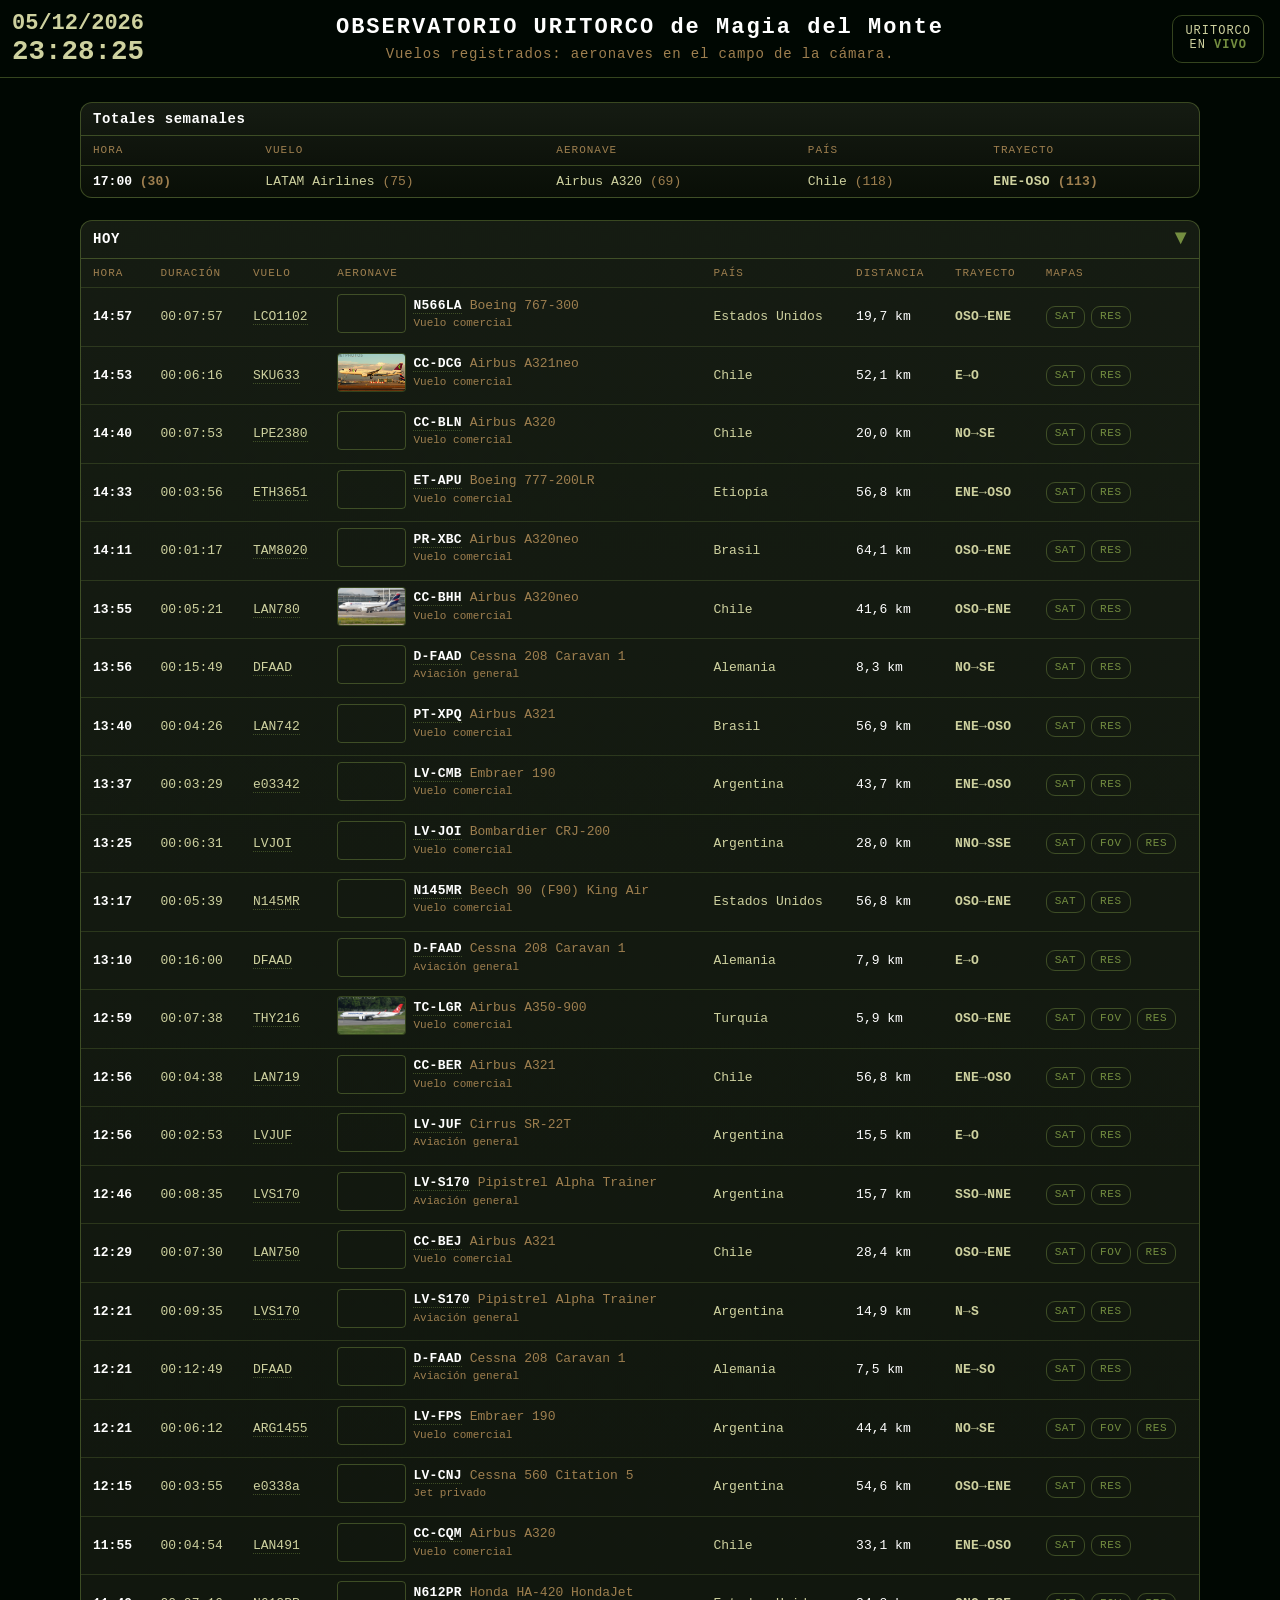
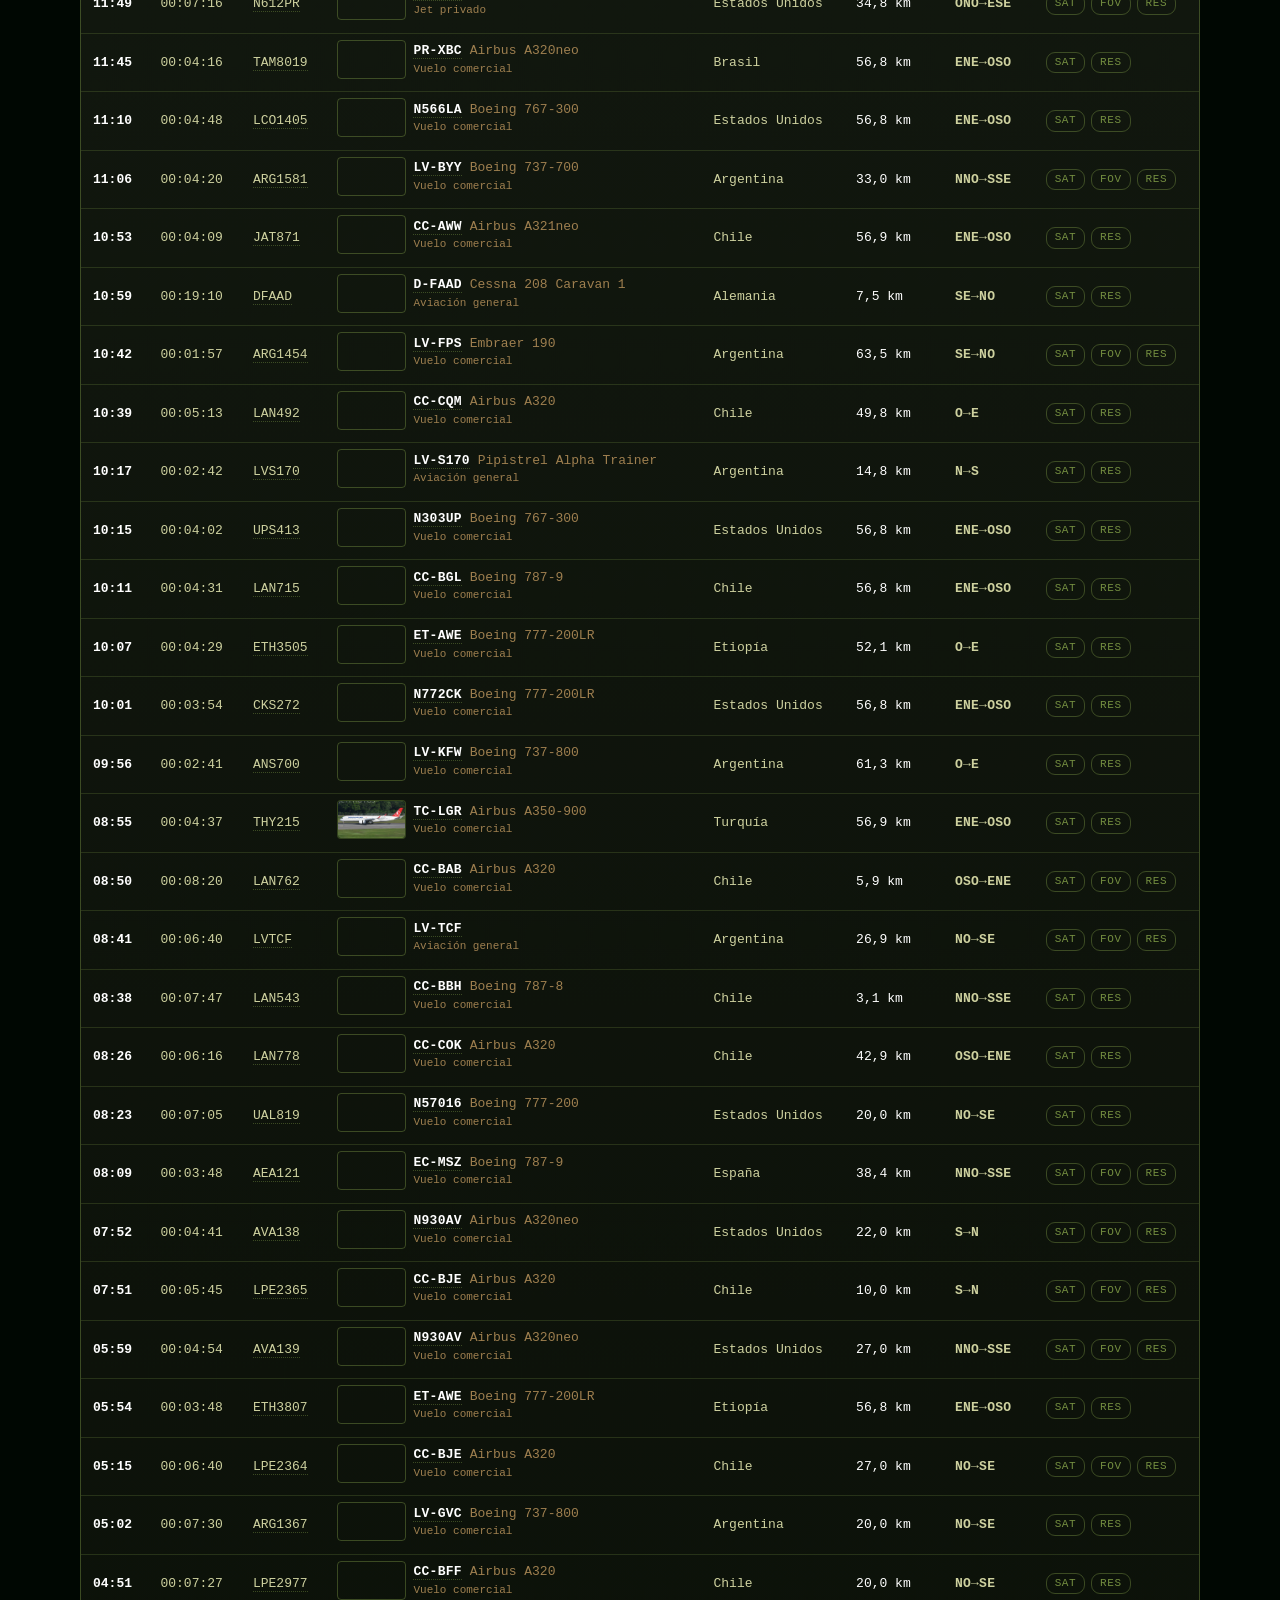
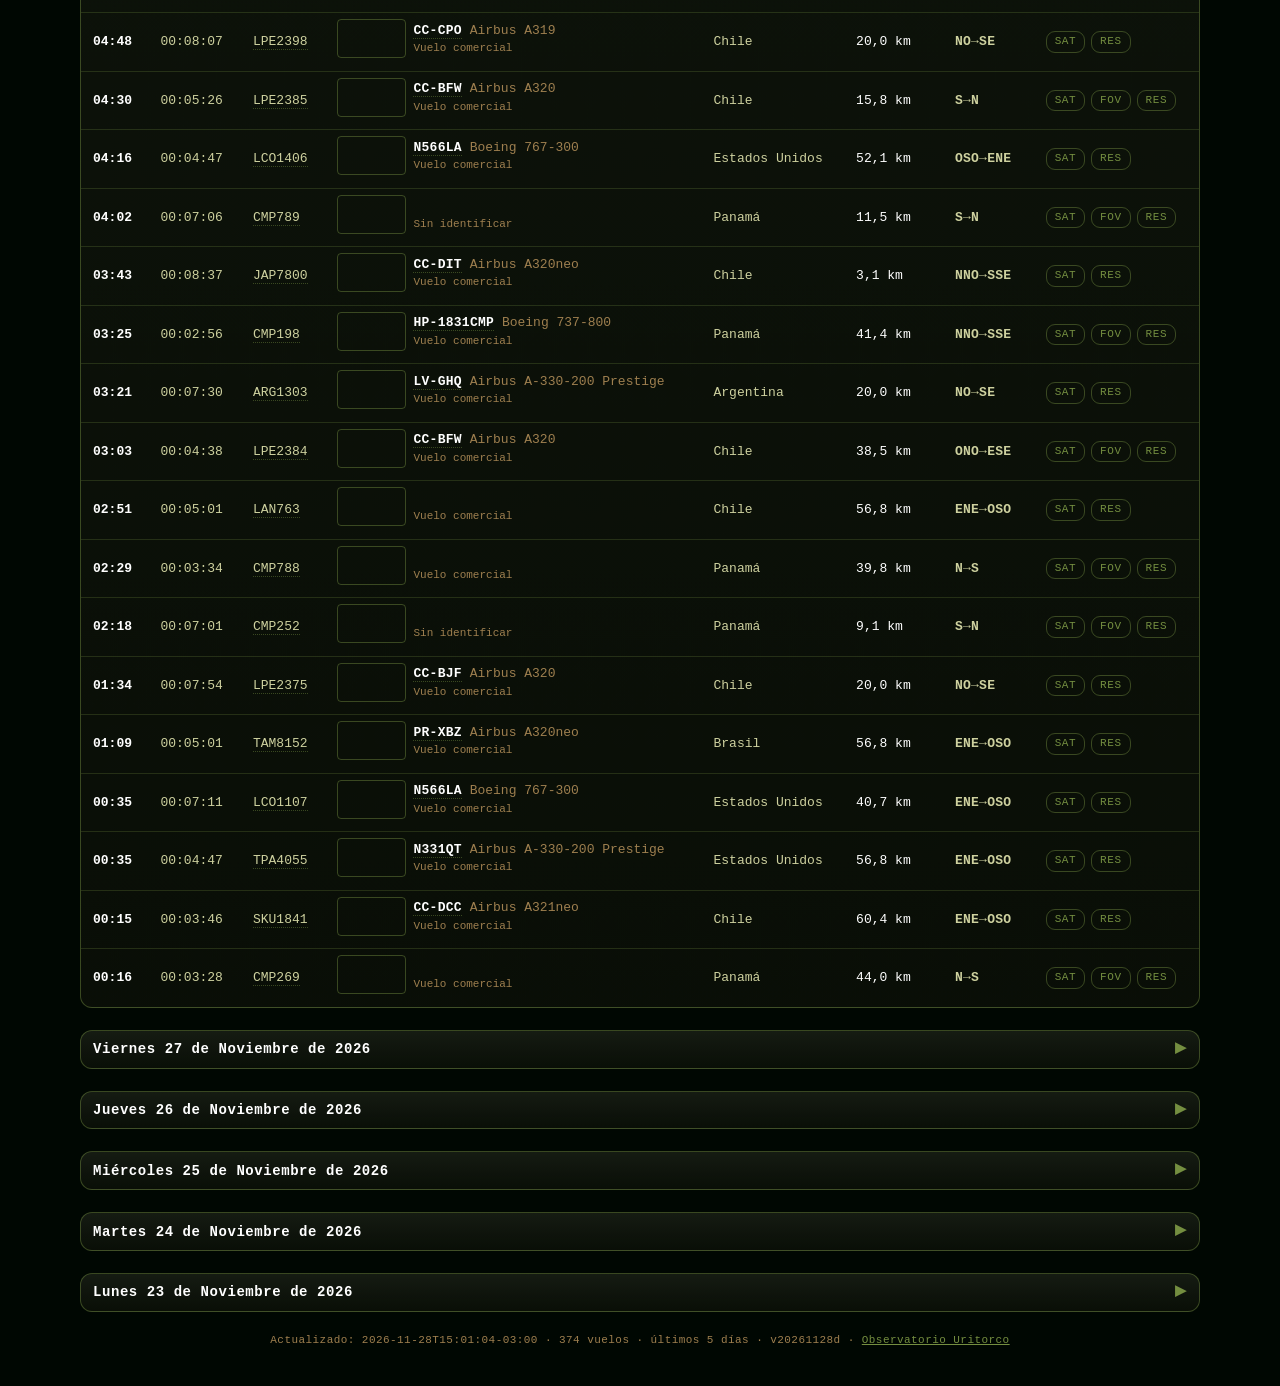
==== index.html @ eaf0cd47 "aer: snapshot sobrevuelos recientes" ====
<!DOCTYPE html>
<html lang="es">
<head>
<meta charset="utf-8">
<meta name="viewport" content="width=device-width, initial-scale=1.0">
<meta name="color-scheme" content="dark">
<title>Aeronaves: Registro | Observatorio Uritorco - Magia del Monte</title>
<link rel="stylesheet" href="https://unpkg.com/maplibre-gl@4.7.1/dist/maplibre-gl.css">
<script src="https://unpkg.com/maplibre-gl@4.7.1/dist/maplibre-gl.js"></script>
<!-- Paleta del overlay mapa_aer: la genera publish_aer.py desde el skin. Con
     ?skin=<id> se elige otra (aer_skin.css trae las dos). -->
<script>(function(){var s=new URLSearchParams(location.search).get('skin');if(s)document.documentElement.dataset.skin=s;})();</script>
<link rel="stylesheet" href="aer_skin.css">
<link rel="stylesheet" href="aer.css?v=20261128d">
</head>
<body>
<header>
  <div id="reloj"></div>
  <h1>OBSERVATORIO URITORCO de Magia del Monte</h1>
  <div class="subtitle">Vuelos registrados: aeronaves en el campo de la cámara.</div>
  <div class="rule"></div>
  <a id="vivo" href="https://www.youtube.com/@MagiaDelMonte/streams" target="_blank" rel="noopener"><span>Uritorco</span><span>en <b>VIVO</b></span></a>
</header>
<main>
  <div id="reportes"></div>
  <div id="days"></div>
</main>
<footer id="foot"></footer>

<div id="modal" aria-hidden="true">
  <div class="mbox" role="dialog" aria-modal="true" aria-labelledby="mtit">
    <div class="mhead"><div id="mtit"></div><span class="msub" id="msub"></span></div>
    <div class="mruta" id="mruta" hidden>
      <div class="mrdatos" id="mrdatos"></div>
      <div class="mracc" id="mracc"></div>
    </div>
    <div id="mmap"></div>
    <div id="mfovbox"><canvas id="mfov"></canvas></div>
    <div class="mfoot">Mapa © <a href="https://www.openstreetmap.org/copyright" target="_blank" rel="noopener">OpenStreetMap</a> · © <a href="https://carto.com/attributions" target="_blank" rel="noopener">CARTO</a></div>
  </div>
</div>


<div id="fotomodal" aria-hidden="true">
  <div class="fbox" role="dialog" aria-modal="true" aria-labelledby="ftit">
    <div class="fhead"><span id="ftit"></span>
      <button type="button" class="fclose" id="fclose" aria-label="Cerrar">×</button></div>
    <div class="fbody"><img id="fimg" alt=""></div>
  </div>
</div>

<script src="aer_iconos.js?v=20261031e"></script>
<script src="aer_tabla.js?v=20261128d"></script>
<script>window.AST_BASE = "";</script>
<script src="ast_cielo.js?v=20261112a"></script>
<script src="aer_mapa.js?v=20261128d"></script>
<script>
// Si el shell vino de caché con una versión vieja, se recarga solo con un query
// nuevo (GitHub Pages cachea 10 min). Una sola vez por build y por sesión.
(function(){
  var src = (document.querySelector('script[src*="aer_mapa"]') || {}).src || "";
  var m = /[?&]v=([^&"]+)/.exec(src), cur = m && m[1];
  if(!cur || !window.fetch) return;
  fetch("version.json?_=" + Date.now(), {cache: "no-store"})
    .then(function(r){ return r.ok ? r.json() : null; })
    .then(function(v){
      if(!v || !v.build || v.build === cur) return;
      try{
        var key = "aer_build_" + v.build;
        if(sessionStorage.getItem(key)) return;
        sessionStorage.setItem(key, "1");
      }catch(e){}
      var u = new URL(location.href);
      u.searchParams.set("_v", v.build);
      location.replace(u.toString());
    })
    .catch(function(){});
})();
</script>
</body>
</html>
---- aer_skin.css ----
/* generado por publish_aer.py desde FRONTEND/json/mapa_aer_skin.json */
:root {
  --c1: #b4bf41;
  --c1-rgb: 180,191,65;
  --c2: #748e40;
  --c2-rgb: 116,142,64;
  --c3: #ced19f;
  --c3-rgb: 206,209,159;
  --c4: #9e7f4f;
  --c4-rgb: 158,127,79;
  --c5: #000702;
  --c5-rgb: 0,7,2;
  --c6: #efe2c3;
  --c6-rgb: 239,226,195;
  --c7: #ff4d4d;
  --c7-rgb: 255,77,77;
  --c8: #ced19f;
  --c8-rgb: 206,209,159;
  --c9: #9e7f4f;
  --c9-rgb: 158,127,79;
  --c10: #b4bf41;
  --c10-rgb: 180,191,65;
  --c11: #ffffff;
  --c11-rgb: 255,255,255;
  --c12: #9ab87a;
  --c12-rgb: 154,184,122;
  --c13: #263e0e;
  --c13-rgb: 38,62,14;
}
[data-skin="4074"] {
  --c1: #a94802;
  --c1-rgb: 169,72,2;
  --c2: #d4903b;
  --c2-rgb: 212,144,59;
  --c3: #5d612e;
  --c3-rgb: 93,97,46;
  --c4: #1f2c13;
  --c4-rgb: 31,44,19;
  --c5: #000702;
  --c5-rgb: 0,7,2;
  --c6: #efe2c3;
  --c6-rgb: 239,226,195;
  --c7: #ff4d4d;
  --c7-rgb: 255,77,77;
  --c8: #d4c9b0;
  --c8-rgb: 212,201,176;
  --c9: #9a917c;
  --c9-rgb: 154,145,124;
  --c10: #c2a25a;
  --c10-rgb: 194,162,90;
  --c11: #ffffff;
  --c11-rgb: 255,255,255;
  --c12: #8fb0d8;
  --c12-rgb: 143,176,216;
  --c13: #1f2c13;
  --c13-rgb: 31,44,19;
}
[data-skin="4809"] {
  --c1: #738488;
  --c1-rgb: 115,132,136;
  --c2: #a6b6ba;
  --c2-rgb: 166,182,186;
  --c3: #d0d8da;
  --c3-rgb: 208,216,218;
  --c4: #e1ddd7;
  --c4-rgb: 225,221,215;
  --c5: #efece7;
  --c5-rgb: 239,236,231;
  --c6: #2f3b3e;
  --c6-rgb: 47,59,62;
  --c7: #b4463c;
  --c7-rgb: 180,70,60;
  --c8: #738488;
  --c8-rgb: 115,132,136;
  --c9: #a6b6ba;
  --c9-rgb: 166,182,186;
  --c10: #738488;
  --c10-rgb: 115,132,136;
  --c11: #26302f;
  --c11-rgb: 38,48,47;
  --c12: #a6b6ba;
  --c12-rgb: 166,182,186;
  --c13: #d0d8da;
  --c13-rgb: 208,216,218;
}
---- aer.css ----
/* Colores del sitio: los mismos del overlay `mapa_aer`. `aer_skin.css` (lo genera
   publish_aer.py desde FRONTEND/json/mapa_aer_skin.json) define --c1..--c13 y sus
   --cN-rgb; aca solo se mapean a los nombres que usa esta hoja. Los fallbacks son la
   paleta 3450, para que el CSS se vea bien si el skin no esta. */
:root {
  --txt: var(--c8, #ced19f);
  --fondo: var(--c5, #000702);
  --fondo-canvas: var(--c5, #000702);
  --panel: var(--c5, #000702);
  --celeste: var(--c12, #9ab87a);
  --borde: rgba(var(--c2-rgb, 116, 142, 64), .45);
  --borde-suave: rgba(var(--c2-rgb, 116, 142, 64), .25);
  --acento: var(--c2, #748e40);
  --ok: var(--c11, #fff);
  --tenue: var(--c9, #9e7f4f);
  --blanco: var(--c11, #fff);
  --no: var(--c7, #ff4d4d);
  --hover: rgba(var(--c2-rgb, 116, 142, 64), .14);
  --radio: 12px;
}
* { box-sizing: border-box; }
html, body { margin: 0; padding: 0; }
body {
  font-family: 'Courier New', ui-monospace, Menlo, Consolas, monospace;
  background: var(--fondo); color: var(--txt); padding: 0 16px 40px;
  -webkit-font-smoothing: antialiased;
}
header { position: relative; display: flex; flex-direction: column; align-items: center; justify-content: center; text-align: center; min-height: 78px; margin: 0 -16px 24px; padding: 0 12px; border-bottom: 1px solid var(--borde); }
header h1 {                       /* mismo tamaño que el título de data-sat (#titulo) */
  margin: 0; font-size: clamp(14px, 2vw, 22px); line-height: 1.2;
  letter-spacing: 2px; font-weight: 700; color: var(--blanco);
}
header .subtitle { margin-top: 4px; font-size: clamp(.7rem, 1.6vw, .875rem); letter-spacing: .06em; color: var(--tenue); }
header .rule { display: none; }
#vivo { position: absolute; right: 16px; top: 50%; transform: translateY(-50%); display: flex; flex-direction: column; align-items: center; justify-content: center; height: 48px; padding: 0 12px; border: 1px solid var(--borde); border-radius: 10px; color: var(--txt); text-decoration: none; font-size: 12px; line-height: 1.15; letter-spacing: 1px; text-transform: uppercase; white-space: nowrap; }
#vivo:hover { color: var(--blanco); border-color: var(--acento); }
#vivo b { color: var(--acento); }
#reloj { position: absolute; left: 12px; top: 0; bottom: 0; display: flex; flex-direction: column; justify-content: center; text-align: left; line-height: 1.25; }
#reloj .fecha, #reloj .hora { font-weight: 700; font-variant-numeric: tabular-nums; }
/* Courier New es monoespaciada: fecha (10 car.) y hora (8 car.) ocupan el mismo ancho si hora = fecha x 10/8 */
#reloj .fecha { font-size: 22px; }
#reloj .hora { font-size: 27.5px; line-height: 1.1; color: inherit; }
main { max-width: 1120px; margin: 0 auto; }
.day { background: linear-gradient(rgba(var(--c3-rgb, 206, 209, 159), .10),
    rgba(var(--c4-rgb, 158, 127, 79), .06)), var(--panel);
  border: 1px solid var(--borde); border-radius: var(--radio);
  margin: 0 0 22px; overflow: hidden; }
.day-title {
  display: flex; align-items: center; margin: 0; padding: 8px 12px;
  border-bottom: 1px solid var(--borde); color: var(--blanco);
  font-size: .875rem; font-weight: 700; letter-spacing: .04em;
}
.day-title.toggle { cursor: pointer; user-select: none; }
.day-title.toggle:hover { background: var(--hover); }
.day-title.toggle::after { content: '\25B8'; margin-left: auto; color: var(--acento); font-size: 1.3rem; line-height: 1; }
.day.open > .day-title.toggle::after { content: '\25BE'; }
.day:not(.open) > .day-title { border-bottom: 0; }
.day-body { display: none; }
.day.open > .day-body { display: block; }
.day-title.toggle:focus-visible { outline: 1px solid var(--acento); outline-offset: -3px; }
.day.live { border-color: var(--borde); }
.day.live .day-title { color: var(--blanco); border-bottom-color: var(--borde); }
.live-dot { width: 9px; height: 9px; border-radius: 50%; margin-left: 10px; background: var(--acento); animation: livepulse 1.6s ease-out infinite; }
@keyframes livepulse {
  0% { box-shadow: 0 0 0 0 rgba(var(--c2-rgb, 116, 142, 64), .75); }
  70% { box-shadow: 0 0 0 9px rgba(var(--c2-rgb, 116, 142, 64), 0); }
  100% { box-shadow: 0 0 0 0 rgba(var(--c2-rgb, 116, 142, 64), 0); }
}
table { width: 100%; border-collapse: collapse; font-size: 13px; line-height: 1.5; }
th, td { padding: 6px 12px; text-align: left; white-space: nowrap; }
thead th { color: var(--tenue); font-size: 11px; font-weight: 400; letter-spacing: .09em; text-transform: uppercase; border-bottom: 1px solid var(--borde-suave); }
tbody td { border-bottom: 1px solid var(--borde-suave); }
/* Todas las filas con el mismo fondo; el resaltado es solo el hover. */
.day tbody tr:hover { background: var(--hover); }
tbody tr:last-child td { border-bottom: none; }
.hora, .dur { font-variant-numeric: tabular-nums; }
.hora { font-weight: 700; color: var(--blanco); }
.cat { color: var(--tenue); font-size: 11px; }
.tot { color: var(--tenue); }
.flag { vertical-align: middle; margin-right: 6px; width: 17px; height: 12px; object-fit: cover; border: 1px solid var(--borde); border-radius: 2px; }
.mark { font-weight: 700; }
.yes { color: var(--ok); }
.no { color: var(--no); }
.na { color: var(--tenue); }
.empty { margin: 0; padding: 16px; text-align: center; color: var(--tenue); font-size: .875rem; }
.dir { font-weight: 700; letter-spacing: .02em; }
td .dist { color: var(--blanco); font-variant-numeric: tabular-nums; }
/* Globo de ayuda propio (reemplaza el `title` del navegador). */
.tip { position: fixed; z-index: 10001; display: none; pointer-events: none;
  max-width: 320px; padding: 4px 9px 5px; border-radius: 8px;
  background: var(--c6, #efe2c3); color: var(--c13, #263e0e);
  border: 1px solid var(--c13, #263e0e); font-size: 12px; line-height: 1.3;
  letter-spacing: .02em; box-shadow: 0 2px 10px rgba(0, 0, 0, .5); }
/* Columna "Mapas": dos links por vuelo (SAT y, si entró al sector, FOV). */
.mapas { white-space: nowrap; }
.mlink { display: inline-block; padding: 1px 8px 2px; border: 1px solid var(--borde);
  border-radius: 9px; color: var(--acento); text-decoration: none; font-size: 11px;
  letter-spacing: .05em; transition: background .12s, color .12s; }
.mlink:hover { background: var(--hover); color: var(--blanco); }
.mlink.off { color: var(--tenue); opacity: .4; pointer-events: none; }
.acell { display: inline-flex; align-items: center; gap: 7px; }
.actxt { display: flex; flex-direction: column; justify-content: center; }
.acl { display: block; min-height: 1.5em; }
.thumb { flex: 0 0 auto; height: 3em; aspect-ratio: 16 / 9; object-fit: cover;
  border: 1px solid var(--borde); border-radius: 4px;
  background: var(--fondo-canvas); cursor: zoom-in; }
.thumb.ph { background: transparent; cursor: default; }
a.ext { color: inherit; text-decoration: none; border-bottom: 1px dotted var(--borde); }
a.ext:hover { color: var(--blanco); border-bottom-color: var(--acento); }
td .reg { color: var(--blanco); font-weight: 600; letter-spacing: .02em; }
td .tipo { color: var(--tenue); }
.mlink + .mlink { margin-left: 6px; }
/* ---- Modal de trayectoria ---- */
#modal { position: fixed; inset: 0; z-index: 9999; display: none; align-items: center; justify-content: center; padding: 6px 16px; background: rgba(var(--c5-rgb, 0, 7, 2), .88); }
#modal.on { display: flex; }
.mbox { display: flex; flex-direction: column; position: relative; width: min(92vmin, 900px); aspect-ratio: 1 / 1; max-width: 100%; max-height: 100%; background: var(--panel); border: 1px solid var(--borde); border-radius: 16px; overflow: hidden; box-shadow: 0 0 46px rgba(0,0,0,.95); }
.mbox.fov { width: min(96vw, 1280px, calc((100vh - 92px) * 1.774));
  aspect-ratio: auto; height: auto; }
.mbox.fov .mfoot { flex: 0 0 auto; display: none; }
.mhead { flex: 0 0 auto; display: flex; align-items: center; gap: 10px; padding: 6px 12px; border-bottom: 1px solid var(--borde); color: var(--blanco); font-weight: 700; letter-spacing: .05em; font-size: 15px; }
.mhead #mtit { display: inline-flex; align-items: center; gap: 8px; flex-wrap: wrap; }
.mhead #mtit > * + * { border-left: 1px solid var(--borde-suave); padding-left: 8px; }
.mhead .mmodo { display: inline-block; color: var(--acento); font-size: 11px;
  letter-spacing: .08em; }
.mhead .mtipo { color: var(--tenue); font-weight: 400; letter-spacing: .05em; font-size: 11px; text-transform: uppercase; }
.mhead .mcall { font-size: 15px; }
.mhead .mreg { display: inline-flex; align-items: center; gap: 6px; font-weight: 400; letter-spacing: .03em; font-size: 13px; }
.mhead .mreg .flag { margin: 0; }
.mhead .msub { color: var(--tenue); font-weight: 400; letter-spacing: .03em; font-size: 13px; margin-left: auto; }
.mruta { flex: 0 0 auto; display: flex; flex-wrap: wrap; align-items: center; gap: 2px 12px;
  padding: 4px 12px 5px; border-bottom: 1px solid var(--borde); color: var(--tenue);
  font-size: 12px; letter-spacing: .02em; line-height: 1.5; }
.mruta[hidden] { display: none; }
.mruta .mrdatos { display: flex; flex-direction: column; gap: 2px;
  flex: 1 1 auto; min-width: 0; }

.mruta .mrl { display: flex; flex-wrap: wrap; align-items: center; gap: 6px; }
.mruta .mpais { color: var(--tenue); }
.mruta .mracc { margin-left: auto; flex: 0 0 auto; }
.mbtn { font: inherit; font-size: 11px; letter-spacing: .06em; padding: 1px 7px;
  border: 1px solid var(--borde); border-radius: 8px; color: var(--acento);
  background: transparent; cursor: pointer; white-space: nowrap; }
.mbtn:hover, .mbtn:focus-visible { border-color: var(--acento); color: var(--blanco); }
.mruta .marr { color: var(--acento); }
.mruta .mh { color: var(--blanco); font-weight: 600; min-width: 58px;
  font-variant-numeric: tabular-nums; }
.mruta .map { color: var(--acento); font-weight: 700; letter-spacing: .04em; }
.mruta .mci { color: var(--tenue); }
.mruta .msinruta { color: var(--tenue); font-style: italic; }
.mruta .flag { width: 16px; height: 12px; margin: 0; }
#mmap { flex: 1 1 auto; width: 100%; min-height: 0; background: var(--fondo-canvas); }

/* Vista FOV: el encuadre 16:9 de la cámara, con el mismo contorno de sierras que SAT. */
#mfovbox { display: none; flex: 1 1 auto; min-height: 0; position: relative;
  align-items: center; justify-content: center; background: var(--fondo-canvas); }
.mbox.fov #mmap { display: none; }
.mbox.fov #mfovbox { display: flex; }
#mfov { display: none; background: var(--fondo-canvas); }
.mbox.fov #mfov { display: block; }
/* Ícono de la aeronave en la punta del trayecto FOV (mismo arte que SAT, más chico).
   Titila suave (opacidad) para que se distinga del trazo y de las estrellas. */
.mfovico { position: absolute; z-index: 4; width: 26px; height: 26px;
  margin: -13px 0 0 -13px; display: none; pointer-events: none;
  animation: iconpulse 1.8s ease-in-out infinite; }
.mfovico .mico { width: 26px; height: 26px; }
/* El mismo titileo para el avión del mapa SAT (el otro `.mplane` del sitio es el de
   la vista FOV, que ya titila con su contenedor). */
#mmap .maplibregl-marker .mplane { animation: iconpulse 1.8s ease-in-out infinite; }
@keyframes iconpulse {
  0%, 100% { opacity: 1; }
  50% { opacity: .2; }
}
@media (prefers-reduced-motion: reduce) {
  .mfovico, #mmap .maplibregl-marker .mplane { animation: none; }
}
/* Rótulos del mapa (mismos estilos que mapa_sat). */
.mlab { color: var(--c11, #fff); opacity: .85; font-size: 11px; letter-spacing: .06em;
  text-shadow: none; pointer-events: none; }
.mlab_km { opacity: .8; font-size: 10px; }        /* distancias: sobre su anillo */
.mlab_az { opacity: .7; font-size: 10px; }        /* grados de acimut */
.mlab_az.mlab_card { font-weight: 700; opacity: .9; font-size: 15px; }
.mlab_az.mlab_diag { font-weight: 700; opacity: .85; font-size: 11px; }
.mlab span { display: inline-block; }
.mlab_tick { opacity: .55; }
.mlab_tick .tk { width: 1px; height: 6px; background: currentColor; }
#mmap canvas { outline: none; }
.mfoot { flex: 0 0 auto; padding: 5px 12px; border-top: 1px solid var(--borde-suave); text-align: center; font-size: 10px; letter-spacing: .03em; color: var(--tenue); }
.mfoot a { color: var(--acento); text-decoration: none; }
.mtip { position: absolute; z-index: 5; display: none; pointer-events: none; padding: 3px 8px; background: rgba(var(--c5-rgb, 0, 7, 2), .92); border: 1px solid var(--borde); border-radius: 8px; color: var(--blanco); font-size: 12px; letter-spacing: .04em; white-space: nowrap; }
.mplane { filter: drop-shadow(0 0 1px #000) drop-shadow(0 0 3px rgba(0,0,0,.9)); }
.mico { display: block; width: 30px; height: 30px;
  -webkit-mask-size: contain; mask-size: contain;
  -webkit-mask-repeat: no-repeat; mask-repeat: no-repeat;
  -webkit-mask-position: center; mask-position: center; }
footer { max-width: 1120px; margin: 8px auto 0; text-align: center; font-size: 11px; color: var(--tenue); letter-spacing: .04em; }
footer a { color: var(--acento); }
@media (max-width: 640px) {
  header h1 { letter-spacing: .08em; }
  header { padding-left: 112px; padding-right: 96px; }
  #vivo { font-size: 10px; height: 40px; right: 8px; padding: 0 8px; }
  #reloj .fecha { font-size: 16px; }
  #reloj .hora { font-size: 20px; }
  th, td { padding: 6px 8px; font-size: 12px; }
  .day-body { overflow-x: auto; }
}

/* Modal de fotografía (desde la lista de vuelos) */
#fotomodal { display: none; position: fixed; inset: 0; z-index: 10000; padding: 3vmin;
  background: rgba(var(--c5-rgb, 0, 7, 2), .88); align-items: center; justify-content: center; }
#fotomodal.on { display: flex; }
#fotomodal .fbox { display: flex; flex-direction: column; max-width: min(96vw, 1200px);
  max-height: 94vh; background: var(--panel); border: 1px solid var(--borde);
  border-radius: 16px; overflow: hidden; box-shadow: 0 0 46px rgba(0,0,0,.95); }
#fotomodal .fhead { flex: 0 0 auto; display: flex; align-items: center; gap: 12px;
  padding: 8px 12px; border-bottom: 1px solid var(--borde); color: var(--blanco);
  font-weight: 700; letter-spacing: .05em; font-size: 15px; }
#fotomodal .fhead span { flex: 1 1 auto; min-width: 0; overflow: hidden;
  text-overflow: ellipsis; white-space: nowrap; }
#fotomodal .fclose { flex: 0 0 auto; font: inherit; font-size: 20px; line-height: 1;
  padding: 0 4px; color: var(--tenue); background: transparent; border: 0; cursor: pointer; }
#fotomodal .fclose:hover { color: var(--blanco); }
#fotomodal .fbody { flex: 1 1 auto; min-height: 0; display: flex;
  align-items: center; justify-content: center; background: var(--fondo-canvas); }
#fotomodal .fbody img { max-width: 100%; max-height: 84vh; object-fit: contain;
  display: block; border-radius: 10px; }

/* ---- Pagina de resumen del vuelo (aer_resumen.html) ---- */
body.rresumen { display: flex; flex-direction: column; height: 100vh;
  padding: 0 16px; overflow: hidden; }
.rhead { flex: 0 0 auto; display: flex; align-items: center;
  justify-content: center; min-height: 60px; margin: 0 -16px 8px;
  border-bottom: 1px solid var(--borde); }
.rhead h1 { margin: 0; font-size: clamp(14px, 1.8vw, 22px); line-height: 1.2;
  letter-spacing: 2px; font-weight: 700; color: var(--blanco); text-align: center; }
main.resumen { flex: 1 1 auto; min-height: 0; display: grid;
  grid-template-columns: 1fr 1fr; gap: 10px; padding-bottom: 12px;
  max-width: none; width: 100%; margin: 0; }
.rmapa, .rfov, .rdatos { position: relative; min-width: 0; min-height: 0;
  background: var(--panel); border: 1px solid var(--borde);
  border-radius: var(--radio); }
.rmapa { grid-column: 1; grid-row: 1; overflow: hidden; }
.rmapa #mmap { position: absolute; inset: 0; width: 100%; height: 100%; }
.rpie { position: absolute; right: 8px; bottom: 5px; z-index: 2; font-size: 10px;
  color: var(--tenue); background: rgba(var(--c5-rgb, 0, 7, 2), .7);
  padding: 1px 6px; border-radius: 6px; }
.rpie a { color: inherit; }
/* Derecha: el FOV arriba (ocupa todo el ancho de la columna, con padding) y
   debajo la grilla 2x2 (foto | aeronave / vuelo | ruta). */
.rcol { grid-column: 2; grid-row: 1; display: flex; flex-direction: column;
  gap: 10px; min-height: 0; }
.rfov { flex: 0 0 auto; padding: 8px; overflow: hidden; }
#rfovbox #mfovbox { display: flex; align-items: center; justify-content: center;
  position: relative; }
#rfovbox #mfov { display: block; }
#rfovbox.sinfov #mfovbox { display: none; }
.rfovmsg { display: flex; min-height: 120px; align-items: center;
  justify-content: center; font-size: .875rem; color: var(--tenue); }
.rfovmsg[hidden] { display: none; }
.rdatos { flex: 1 1 auto; min-height: 0; display: grid;
  grid-template-columns: 1fr 1fr;
  grid-template-rows: minmax(0, 1fr) minmax(0, 1fr);
  gap: 8px 16px; padding: 10px 12px; overflow: auto; }
.rfoto { min-width: 0; min-height: 0; border: 1px solid var(--borde);
  border-radius: 10px; overflow: hidden; background: var(--fondo-canvas);
  display: flex; align-items: center; justify-content: center; }
.rfoto img { max-width: 100%; max-height: 100%; object-fit: contain; display: block; }
.rfoto .rplaceholder { font-size: 13px; letter-spacing: .08em;
  text-transform: uppercase; color: var(--tenue); }
.rbloque { min-width: 0; min-height: 0; overflow: hidden; }
.rbloque h2 { margin: 0 0 4px; padding-bottom: 2px;
  border-bottom: 1px solid var(--borde); color: var(--blanco);
  font-size: 12px; font-weight: 700; letter-spacing: .06em; text-transform: uppercase; }
table.rtabla { font-size: 12.5px; line-height: 1.35; }
table.rtabla th, table.rtabla td { padding: 2px 0; border: 0;
  white-space: normal; vertical-align: top; }
table.rtabla th { width: 46%; padding-right: 8px; color: var(--tenue); font-weight: 400; }
table.rtabla td { color: var(--blanco); }
#rmensaje { position: fixed; inset: 0; z-index: 50; display: flex;
  align-items: center; justify-content: center; padding: 24px;
  background: rgba(var(--c5-rgb, 0, 7, 2), .85); color: var(--txt);
  font-size: 1rem; text-align: center; }
#rmensaje[hidden] { display: none; }
@media (max-width: 900px) {
  body.rresumen { height: auto; overflow: auto; }
  main.resumen { height: auto; grid-template-columns: 1fr; }
  .rmapa { min-height: 60vh; }
  .rcol { grid-column: 1; }
  .rdatos { grid-template-columns: 1fr; grid-template-rows: auto; }
  .rfoto { min-height: 200px; }
}
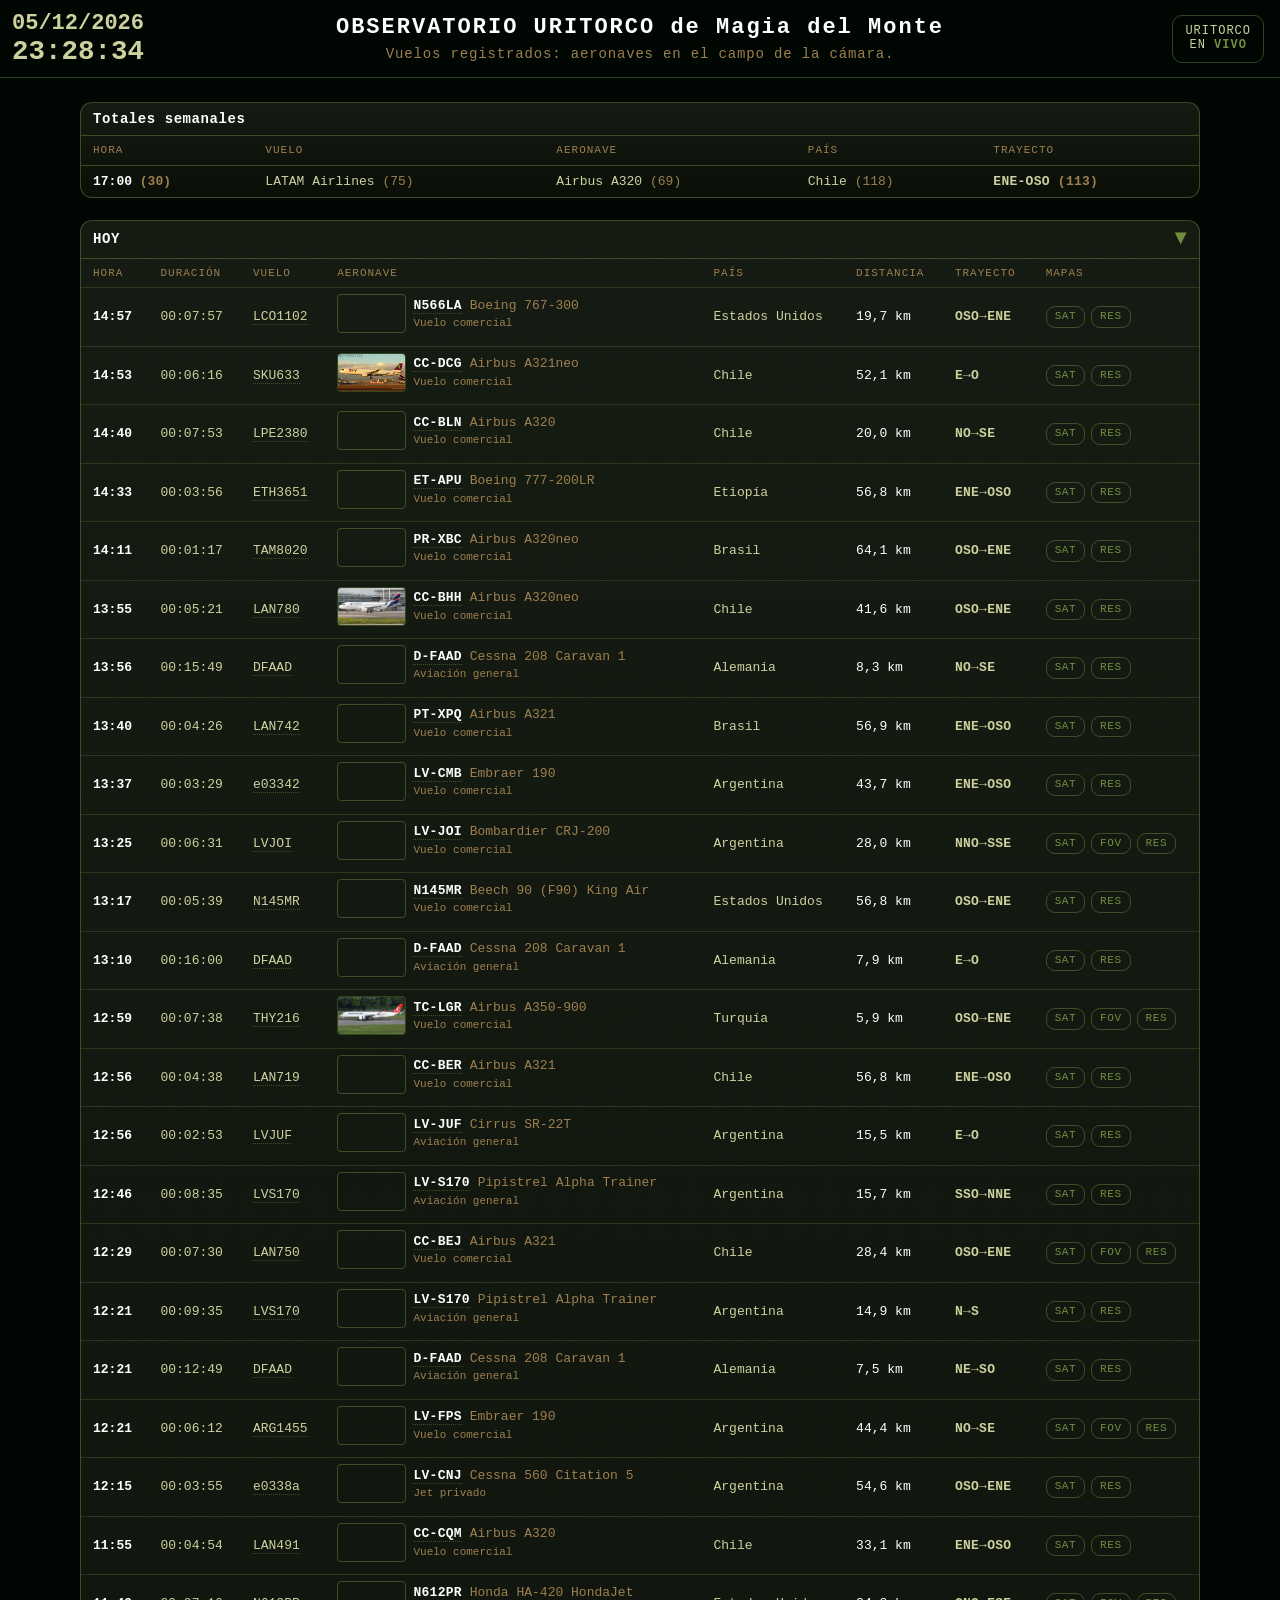
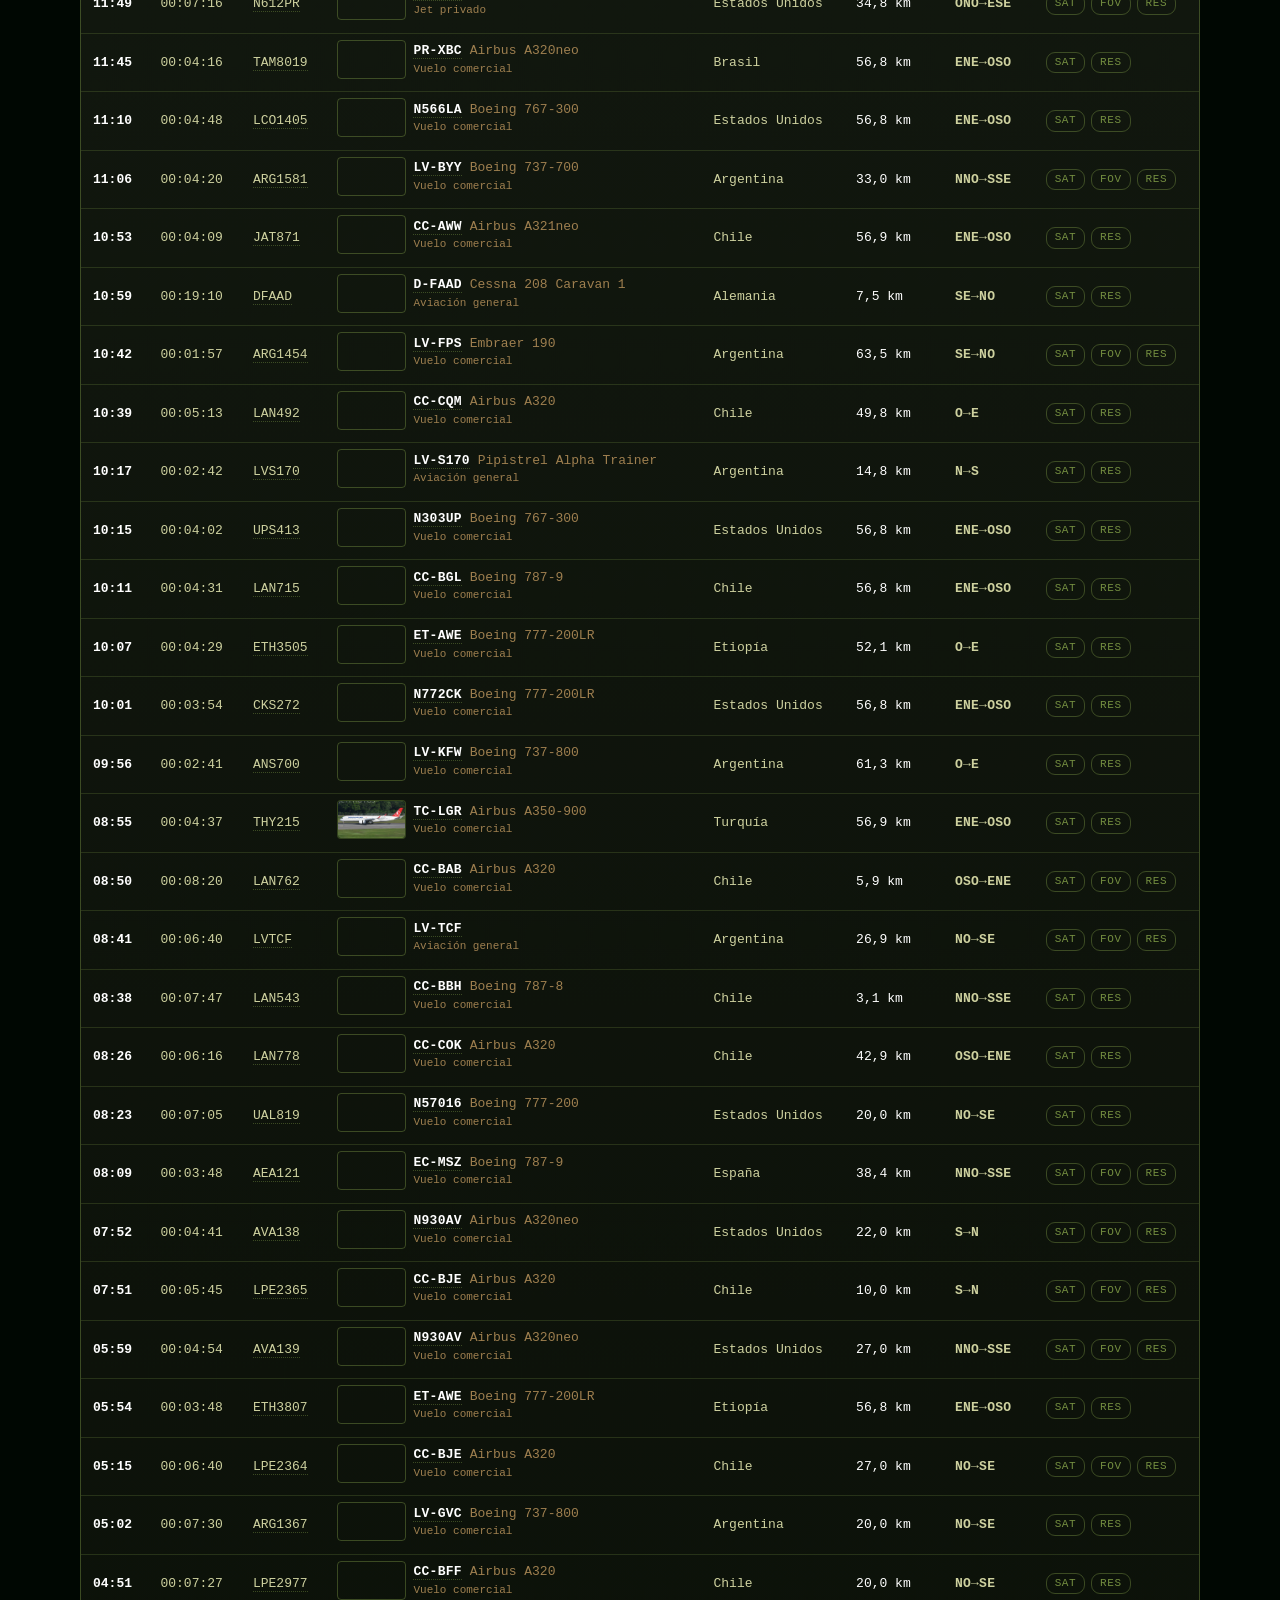
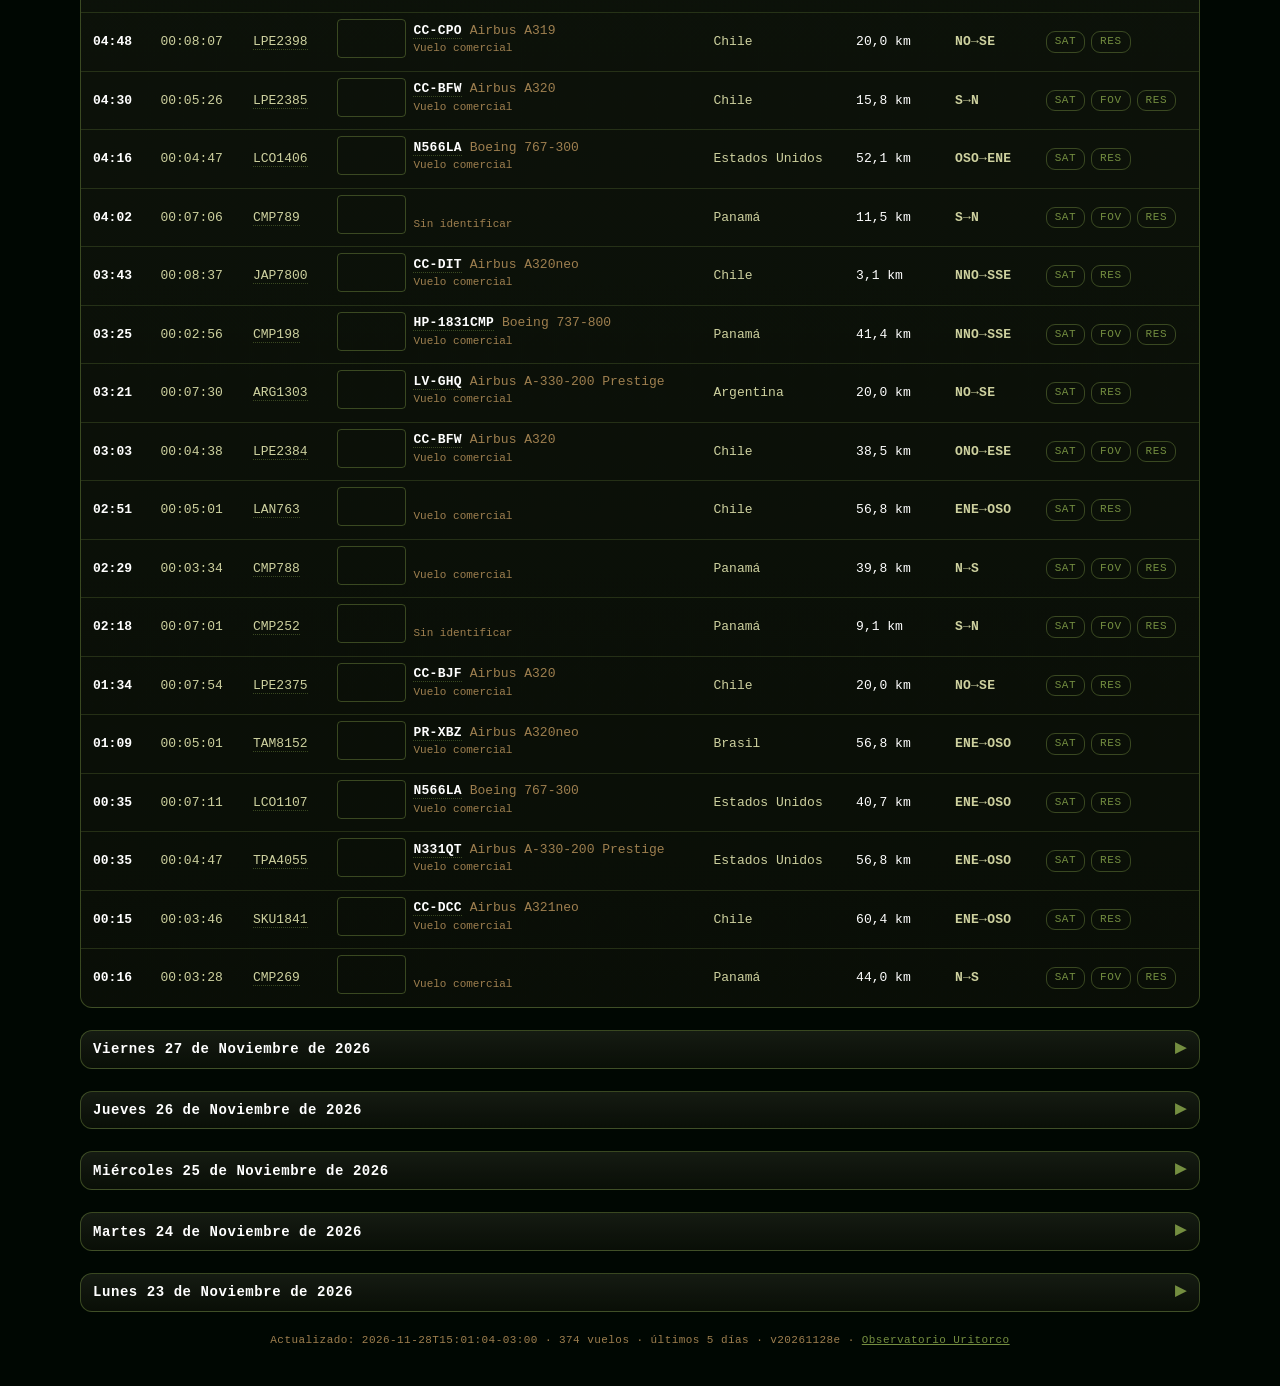
==== commit 2aa997f1: "aer: snapshot sobrevuelos recientes" ====
--- a/index.html
+++ b/index.html
@@ -11,7 +11,7 @@
      ?skin=<id> se elige otra (aer_skin.css trae las dos). -->
 <script>(function(){var s=new URLSearchParams(location.search).get('skin');if(s)document.documentElement.dataset.skin=s;})();</script>
 <link rel="stylesheet" href="aer_skin.css">
-<link rel="stylesheet" href="aer.css?v=20261128d">
+<link rel="stylesheet" href="aer.css?v=20261128e">
 </head>
 <body>
 <header>
@@ -50,10 +50,10 @@
 </div>
 
 <script src="aer_iconos.js?v=20261031e"></script>
-<script src="aer_tabla.js?v=20261128d"></script>
+<script src="aer_tabla.js?v=20261128e"></script>
 <script>window.AST_BASE = "";</script>
 <script src="ast_cielo.js?v=20261112a"></script>
-<script src="aer_mapa.js?v=20261128d"></script>
+<script src="aer_mapa.js?v=20261128e"></script>
 <script>
 // Si el shell vino de caché con una versión vieja, se recarga solo con un query
 // nuevo (GitHub Pages cachea 10 min). Una sola vez por build y por sesión.
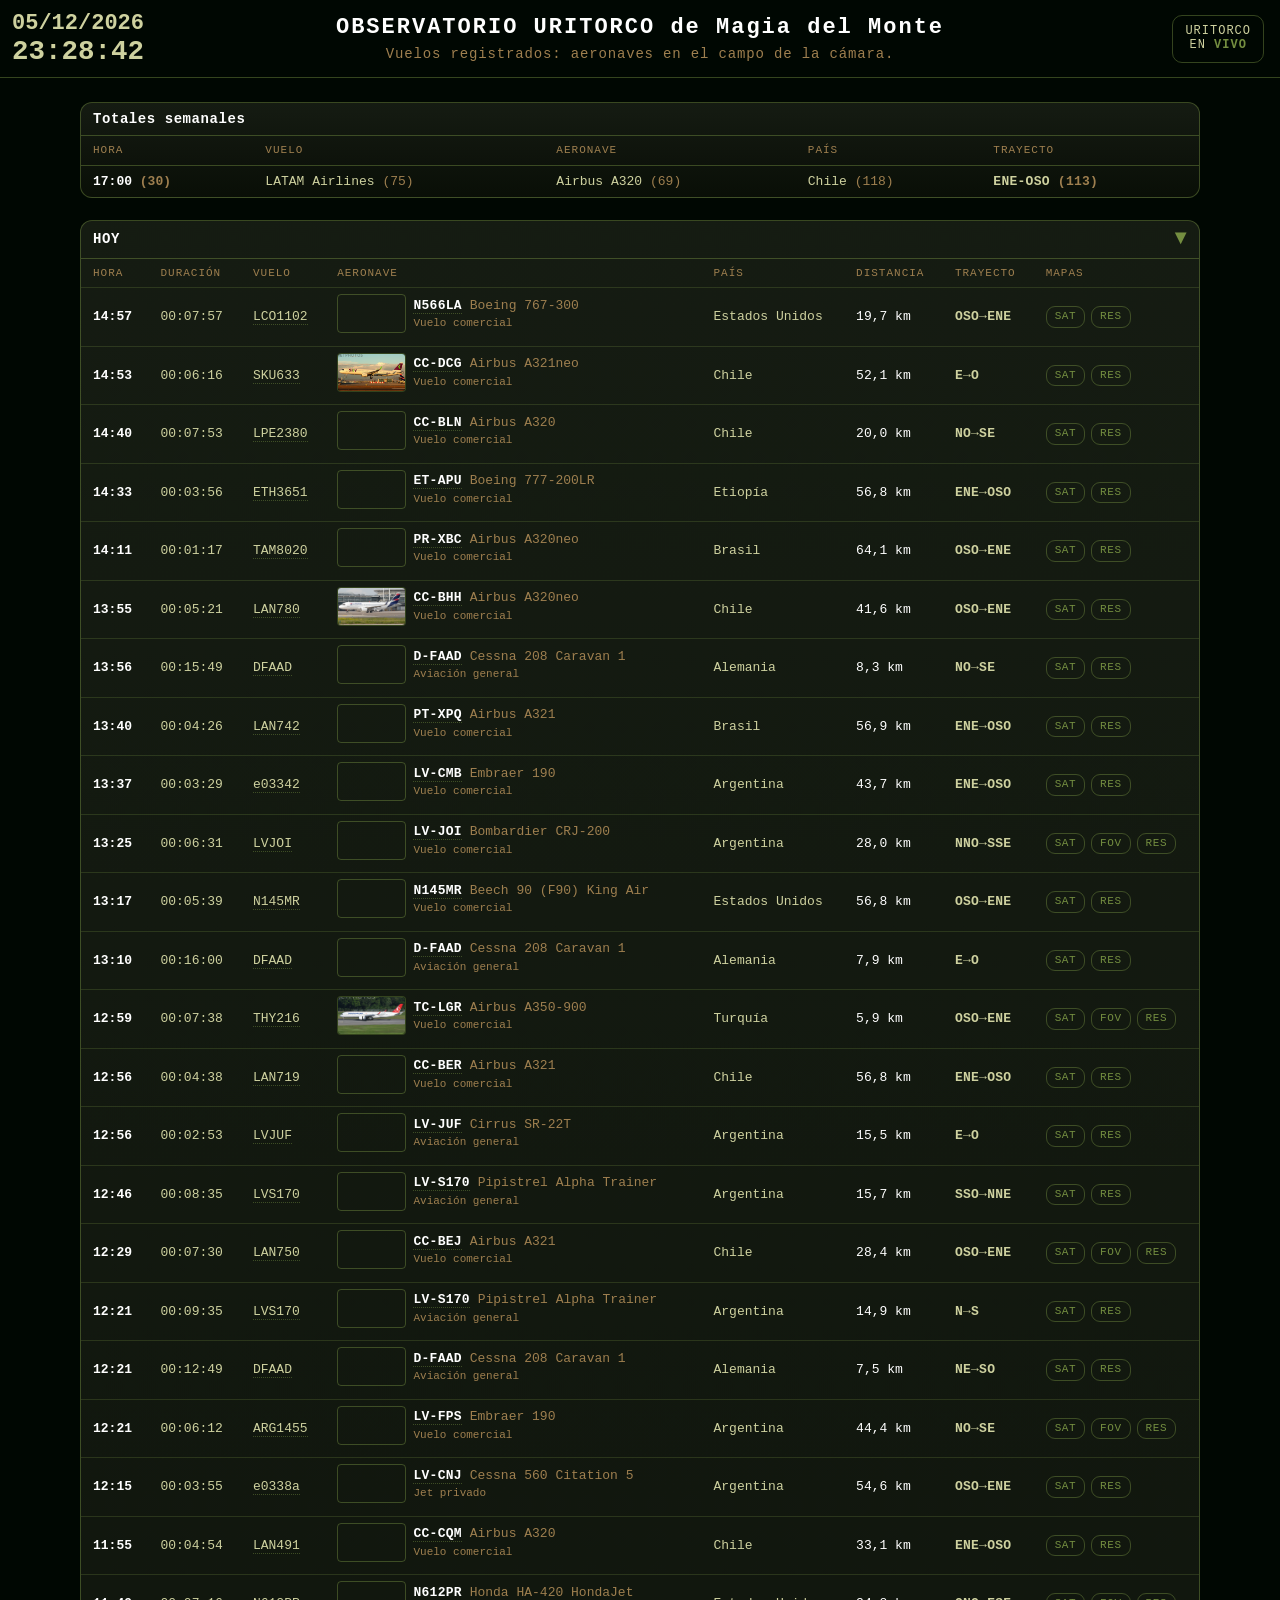
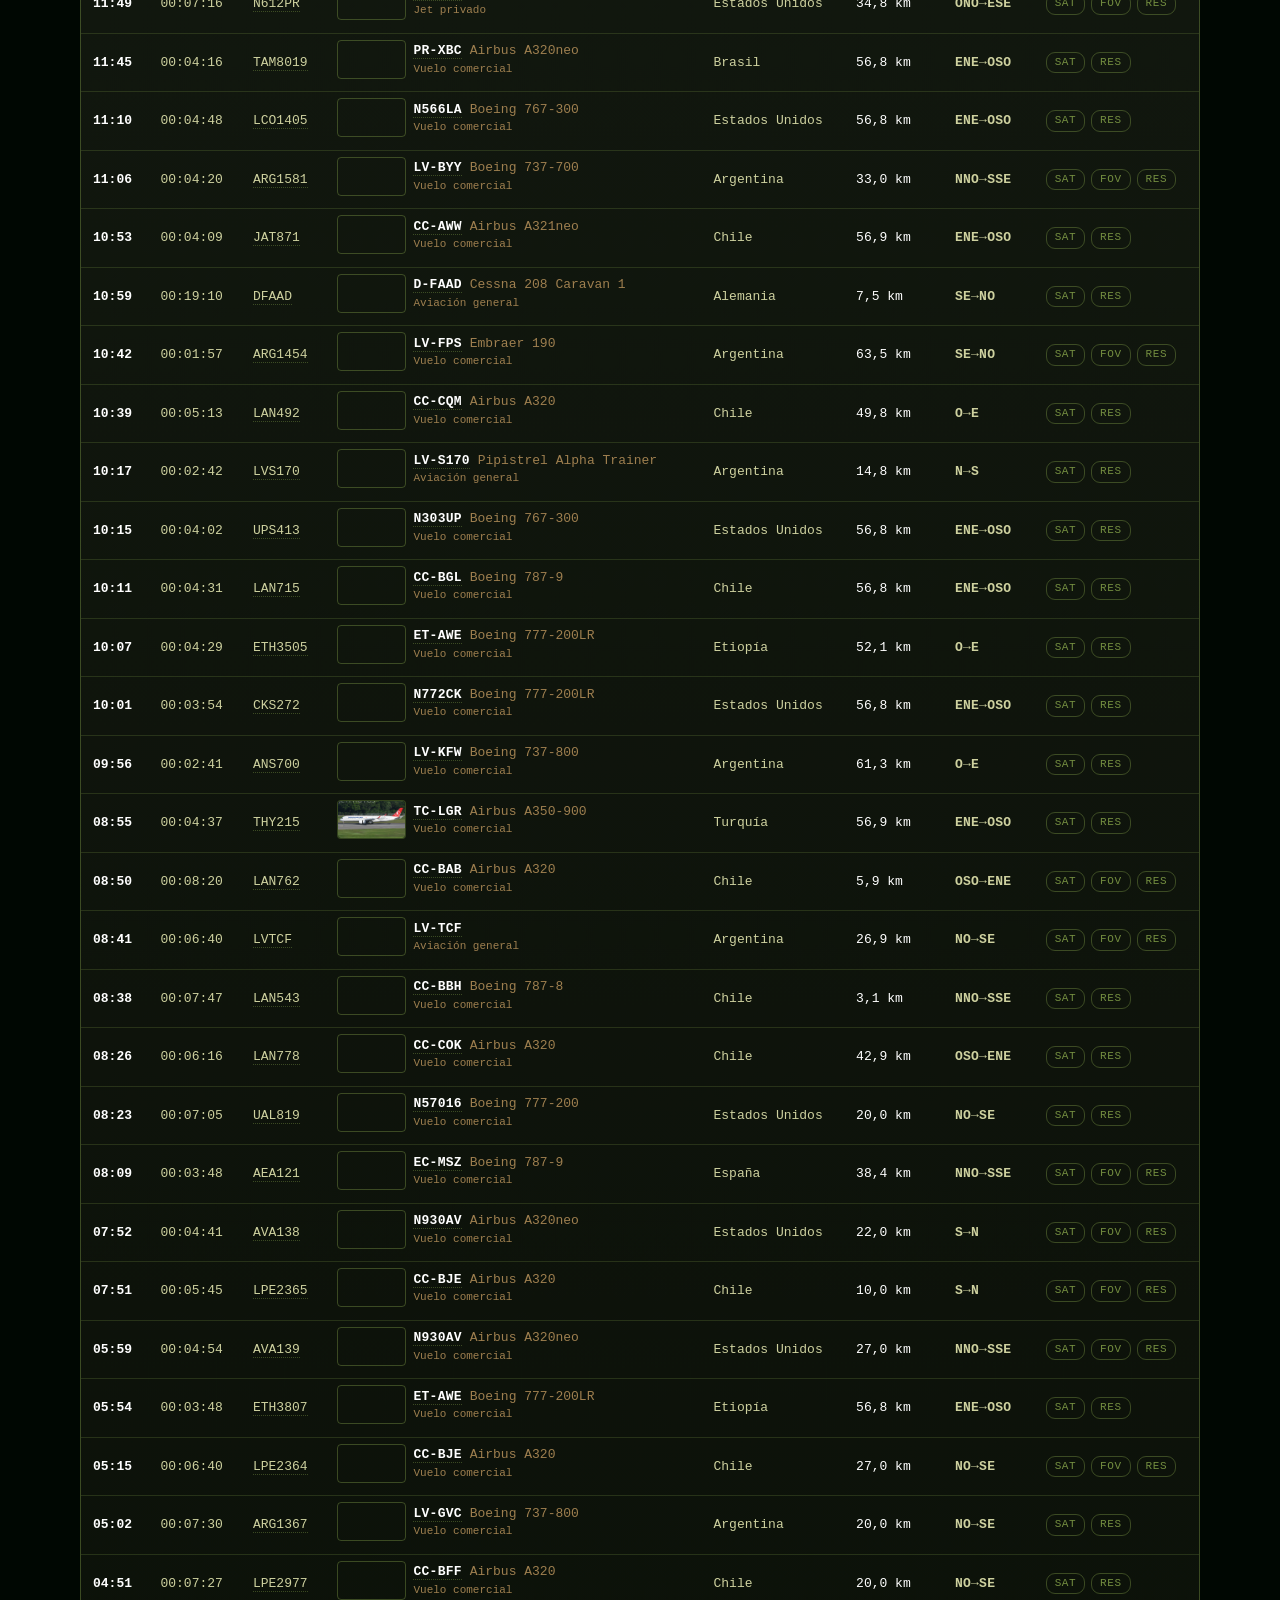
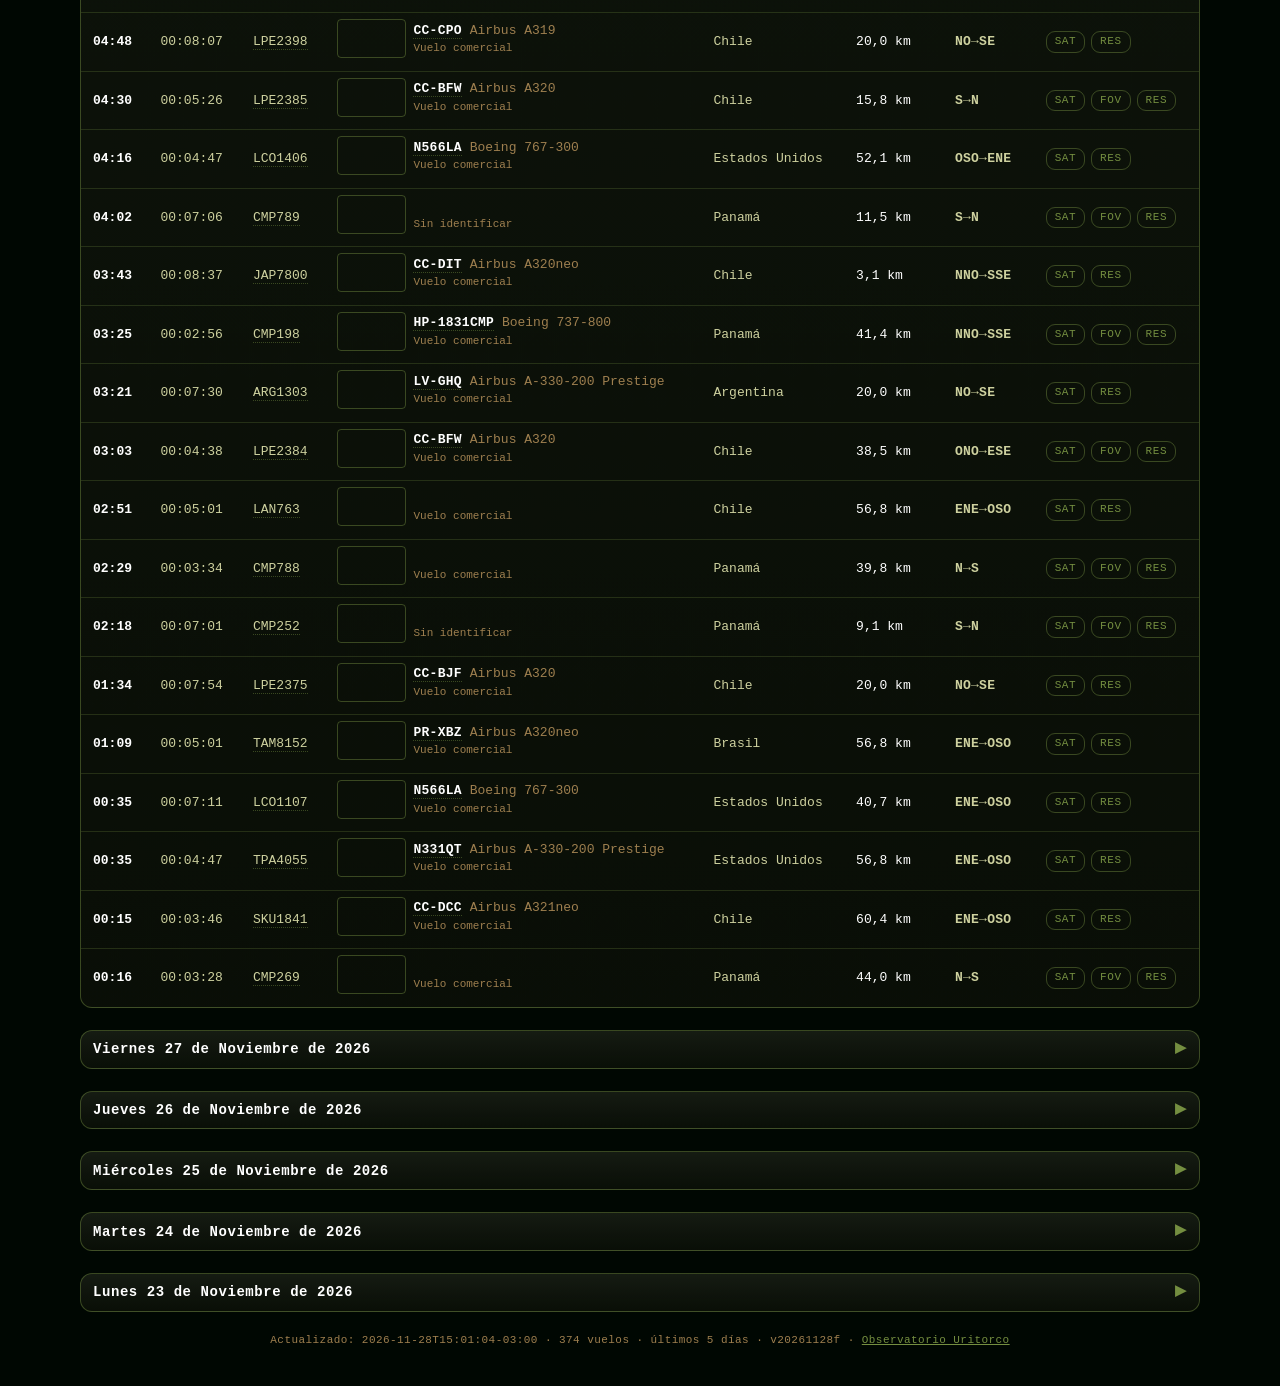
==== commit 6fb5f4b4: "aer: snapshot sobrevuelos recientes" ====
--- a/index.html
+++ b/index.html
@@ -11,7 +11,7 @@
      ?skin=<id> se elige otra (aer_skin.css trae las dos). -->
 <script>(function(){var s=new URLSearchParams(location.search).get('skin');if(s)document.documentElement.dataset.skin=s;})();</script>
 <link rel="stylesheet" href="aer_skin.css">
-<link rel="stylesheet" href="aer.css?v=20261128e">
+<link rel="stylesheet" href="aer.css?v=20261128f">
 </head>
 <body>
 <header>
@@ -50,10 +50,10 @@
 </div>
 
 <script src="aer_iconos.js?v=20261031e"></script>
-<script src="aer_tabla.js?v=20261128e"></script>
+<script src="aer_tabla.js?v=20261128f"></script>
 <script>window.AST_BASE = "";</script>
 <script src="ast_cielo.js?v=20261112a"></script>
-<script src="aer_mapa.js?v=20261128e"></script>
+<script src="aer_mapa.js?v=20261128f"></script>
 <script>
 // Si el shell vino de caché con una versión vieja, se recarga solo con un query
 // nuevo (GitHub Pages cachea 10 min). Una sola vez por build y por sesión.
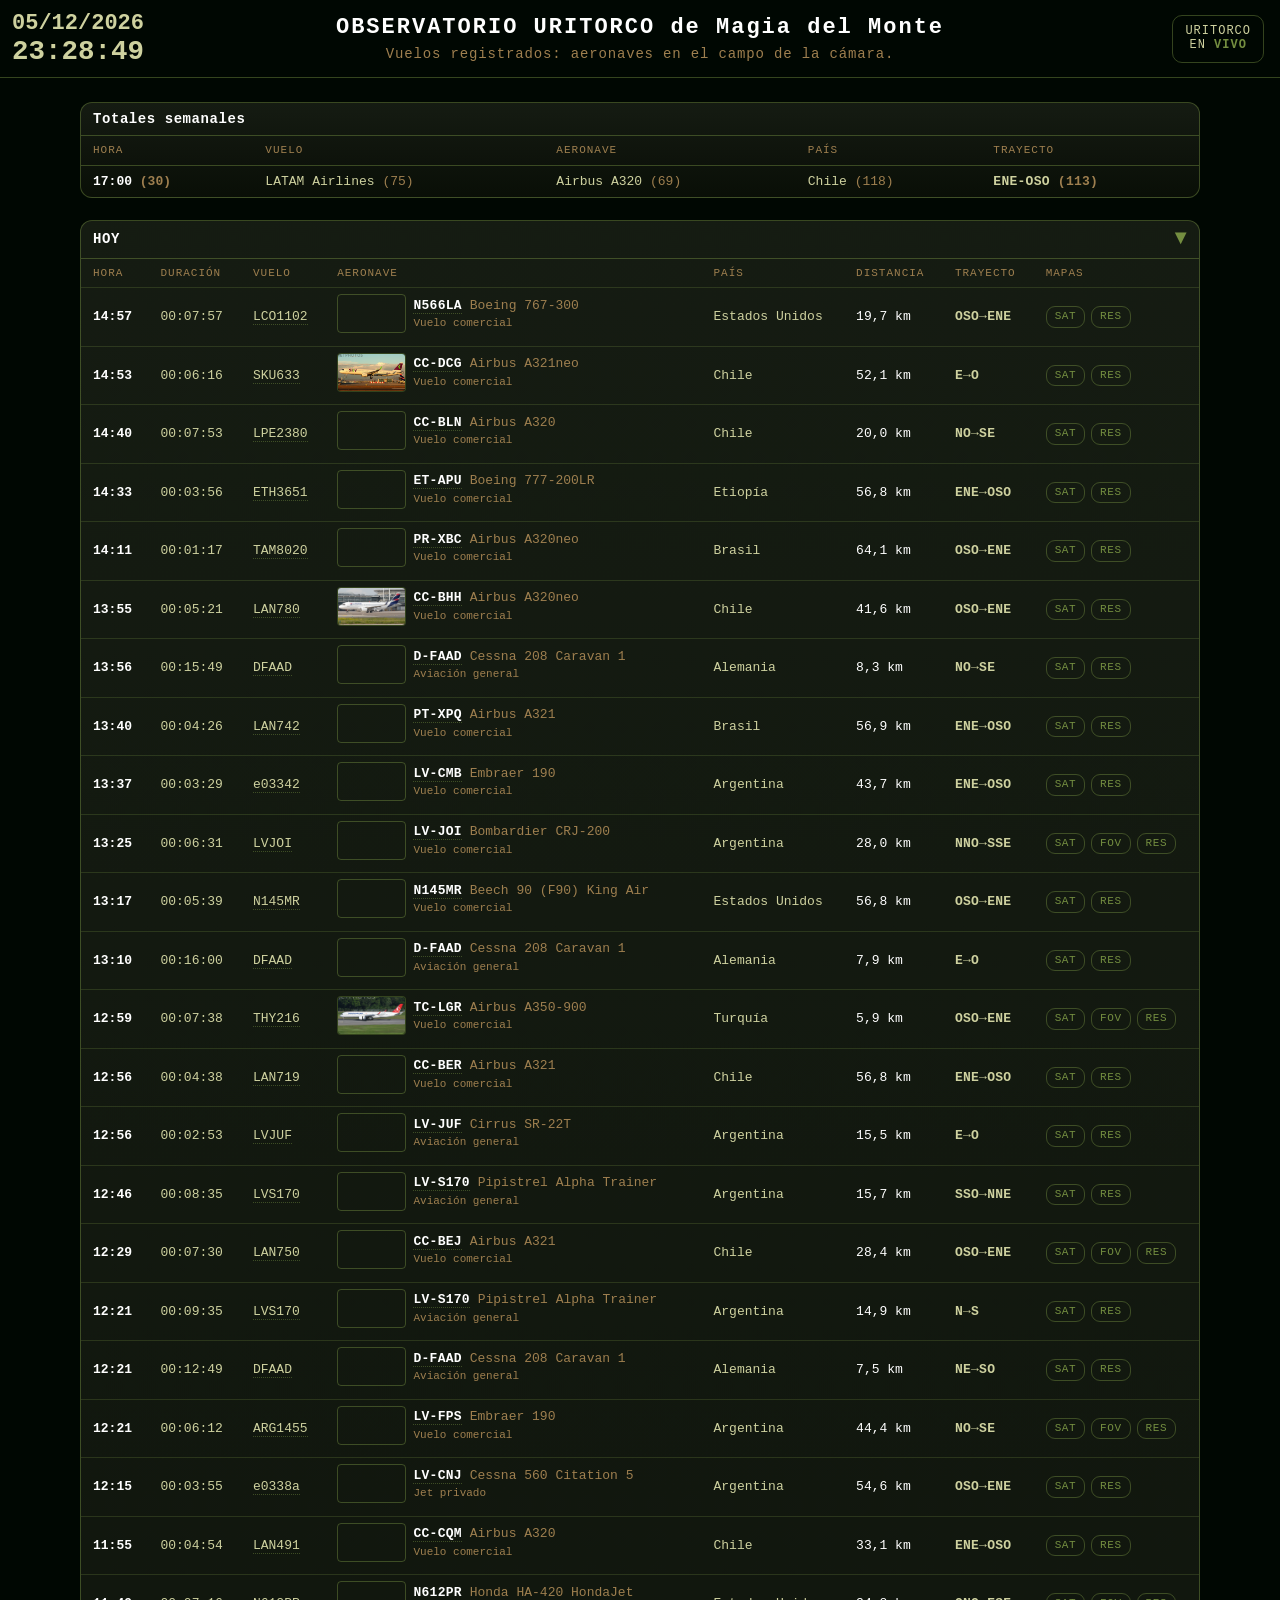
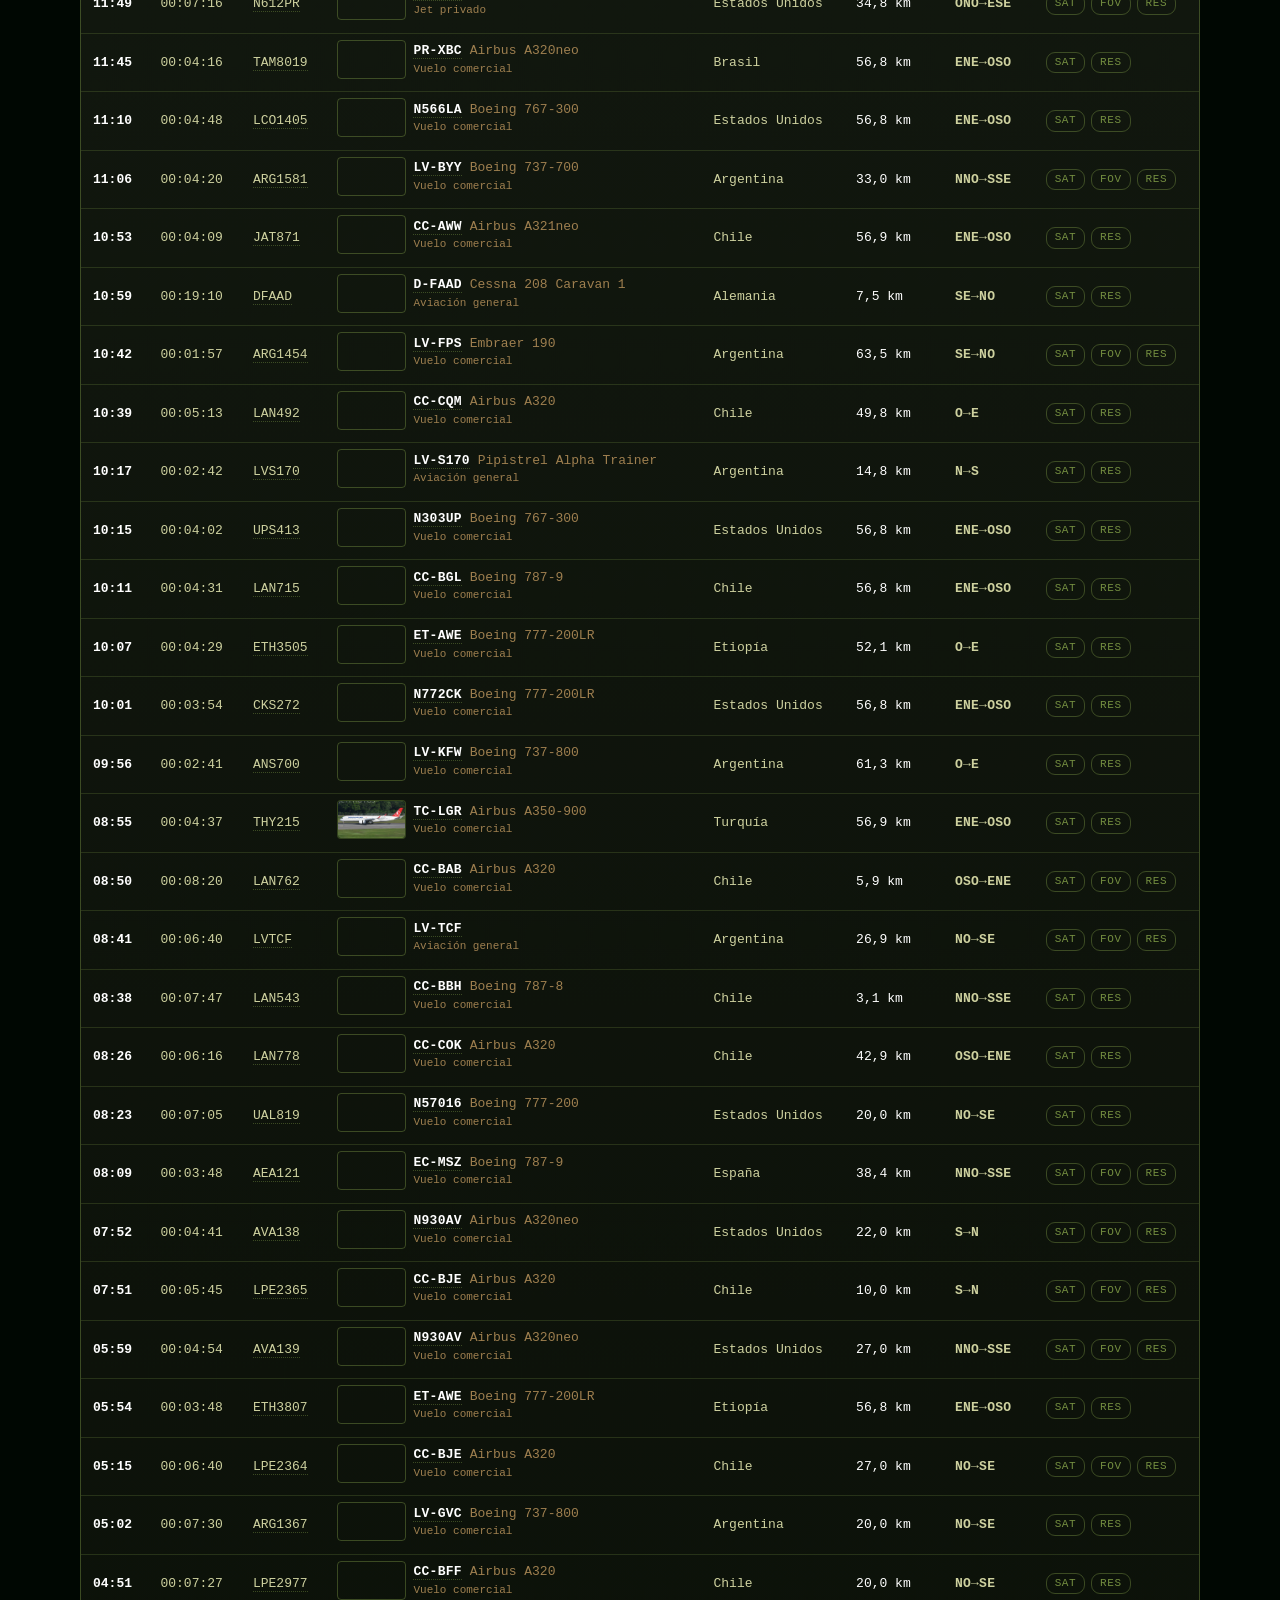
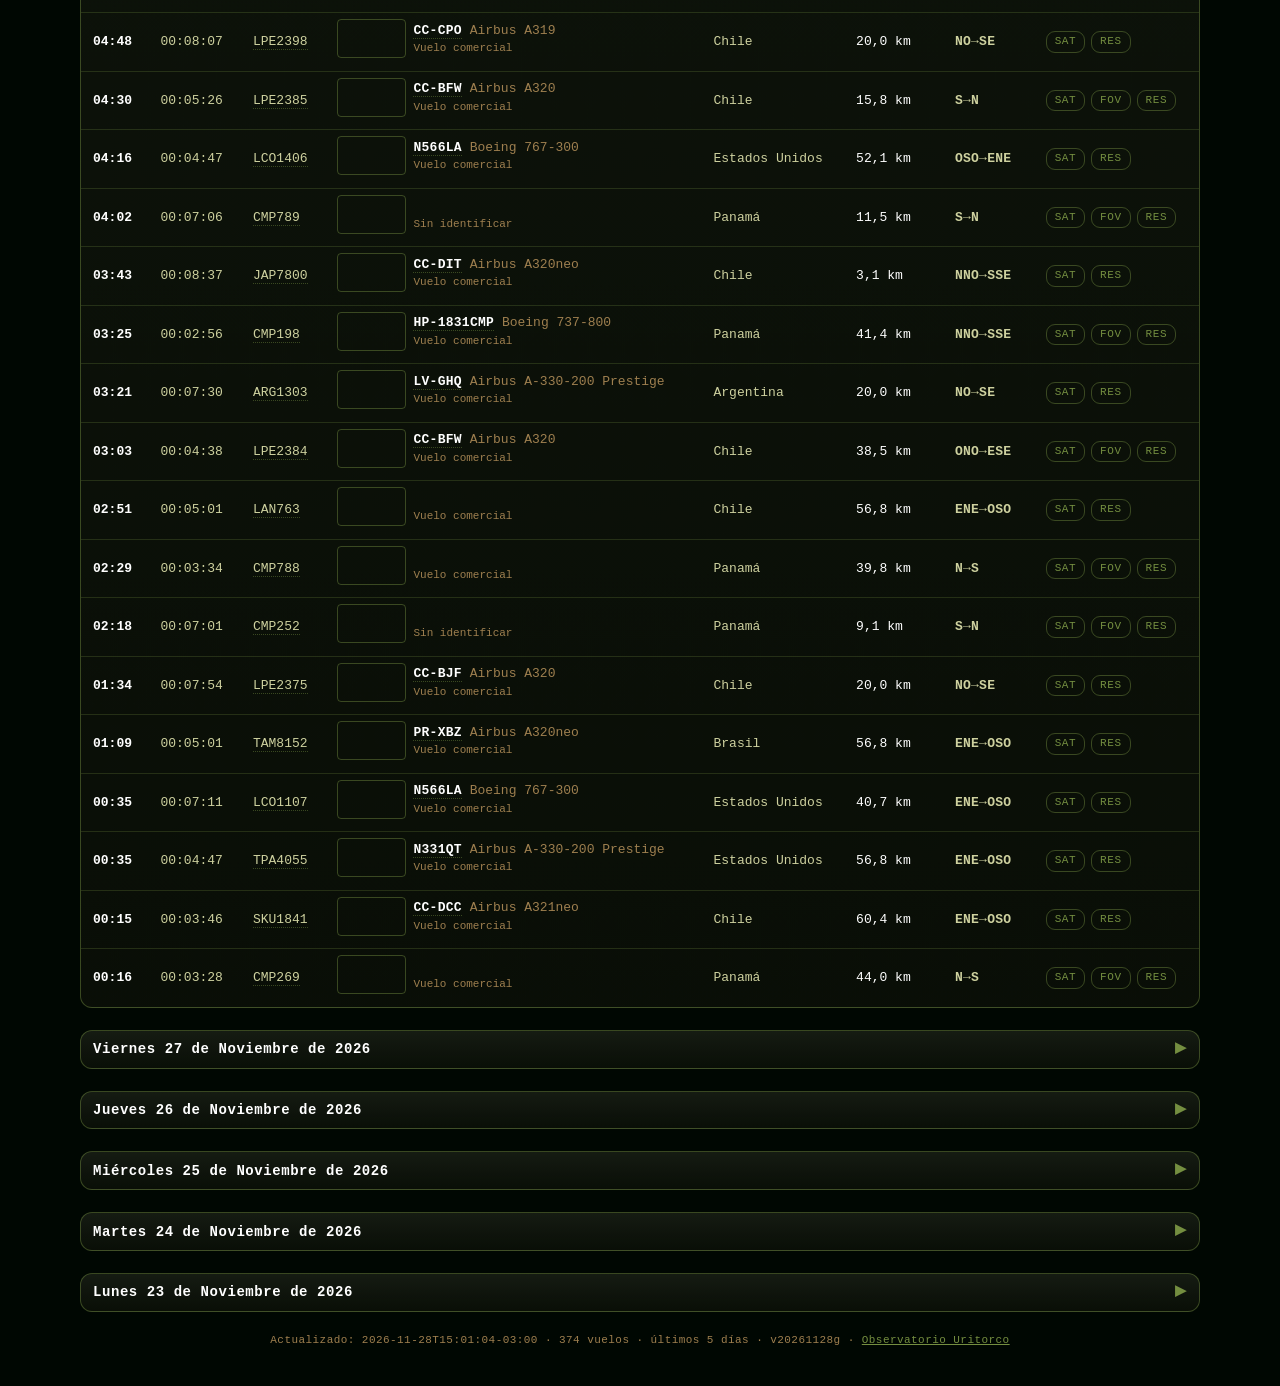
==== commit 4a1a842f: "aer: snapshot sobrevuelos recientes" ====
--- a/index.html
+++ b/index.html
@@ -11,7 +11,7 @@
      ?skin=<id> se elige otra (aer_skin.css trae las dos). -->
 <script>(function(){var s=new URLSearchParams(location.search).get('skin');if(s)document.documentElement.dataset.skin=s;})();</script>
 <link rel="stylesheet" href="aer_skin.css">
-<link rel="stylesheet" href="aer.css?v=20261128f">
+<link rel="stylesheet" href="aer.css?v=20261128g">
 </head>
 <body>
 <header>
@@ -50,10 +50,10 @@
 </div>
 
 <script src="aer_iconos.js?v=20261031e"></script>
-<script src="aer_tabla.js?v=20261128f"></script>
+<script src="aer_tabla.js?v=20261128g"></script>
 <script>window.AST_BASE = "";</script>
 <script src="ast_cielo.js?v=20261112a"></script>
-<script src="aer_mapa.js?v=20261128f"></script>
+<script src="aer_mapa.js?v=20261128g"></script>
 <script>
 // Si el shell vino de caché con una versión vieja, se recarga solo con un query
 // nuevo (GitHub Pages cachea 10 min). Una sola vez por build y por sesión.
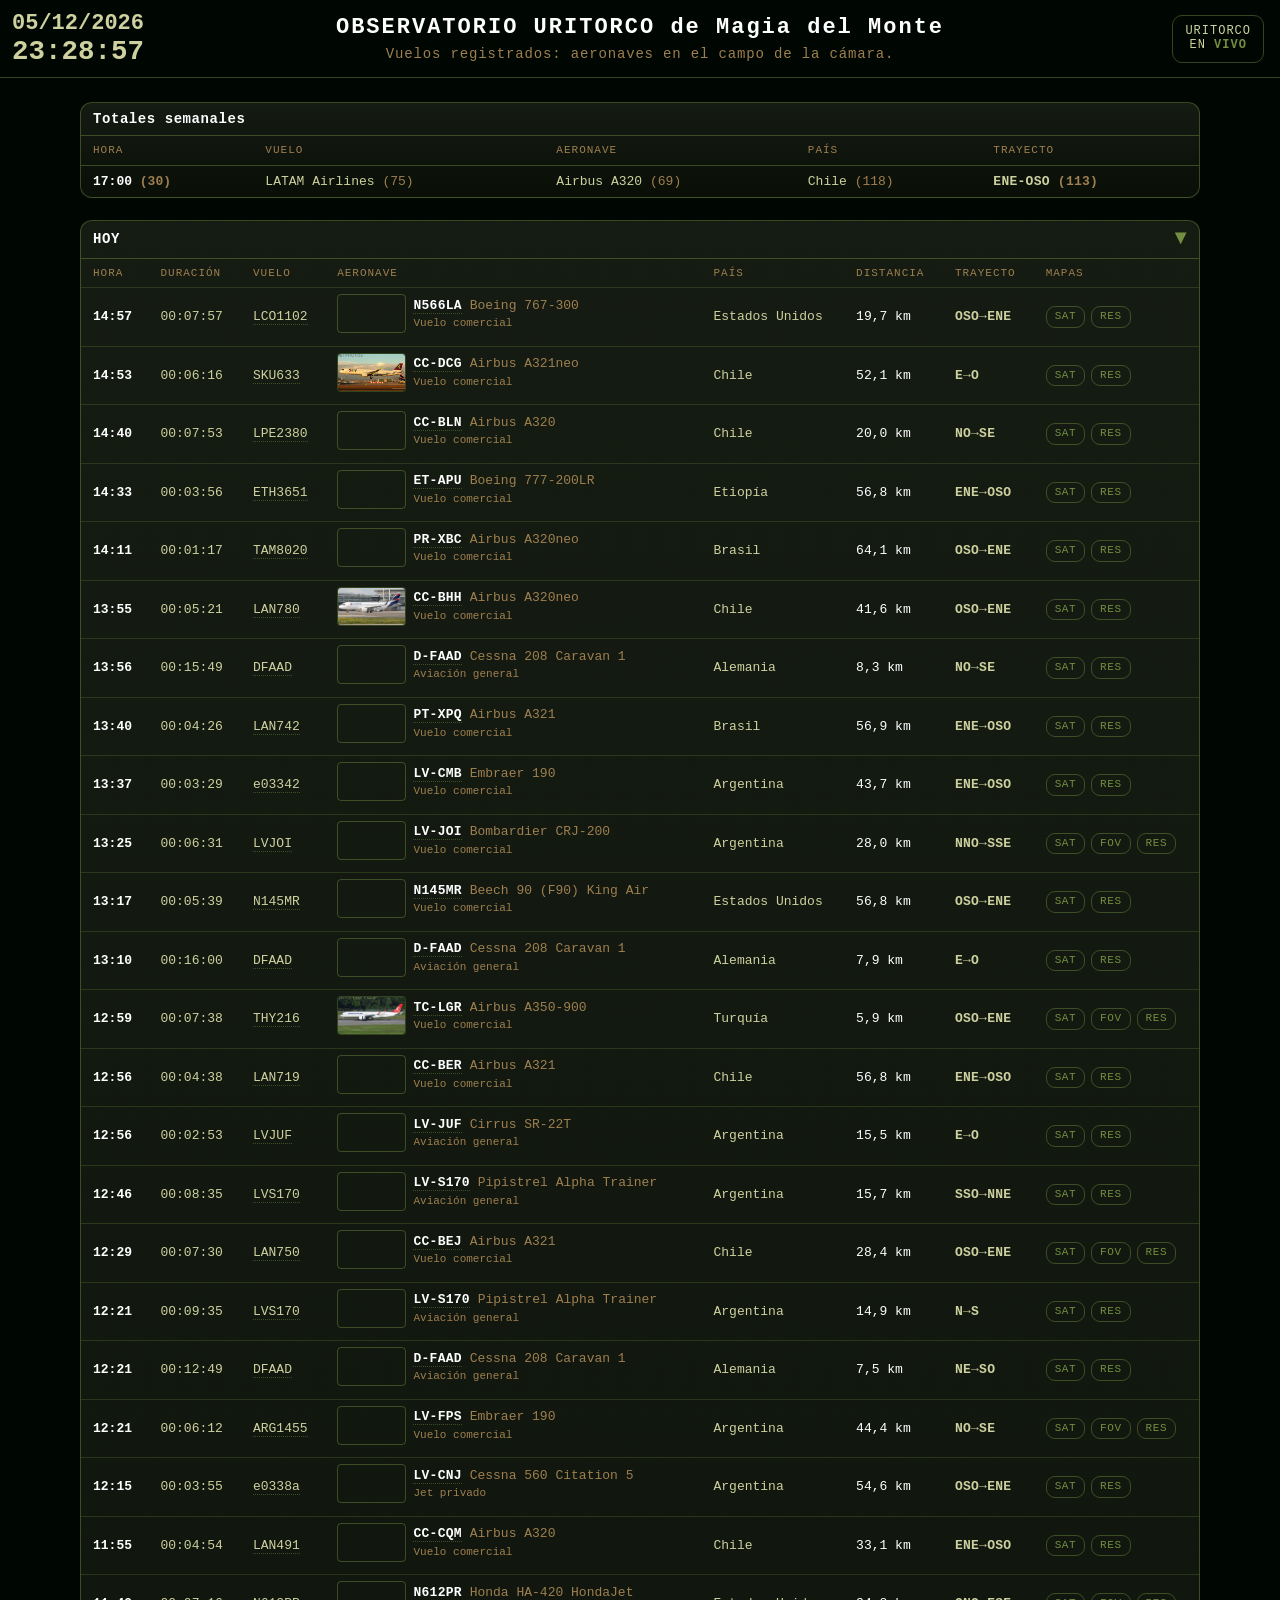
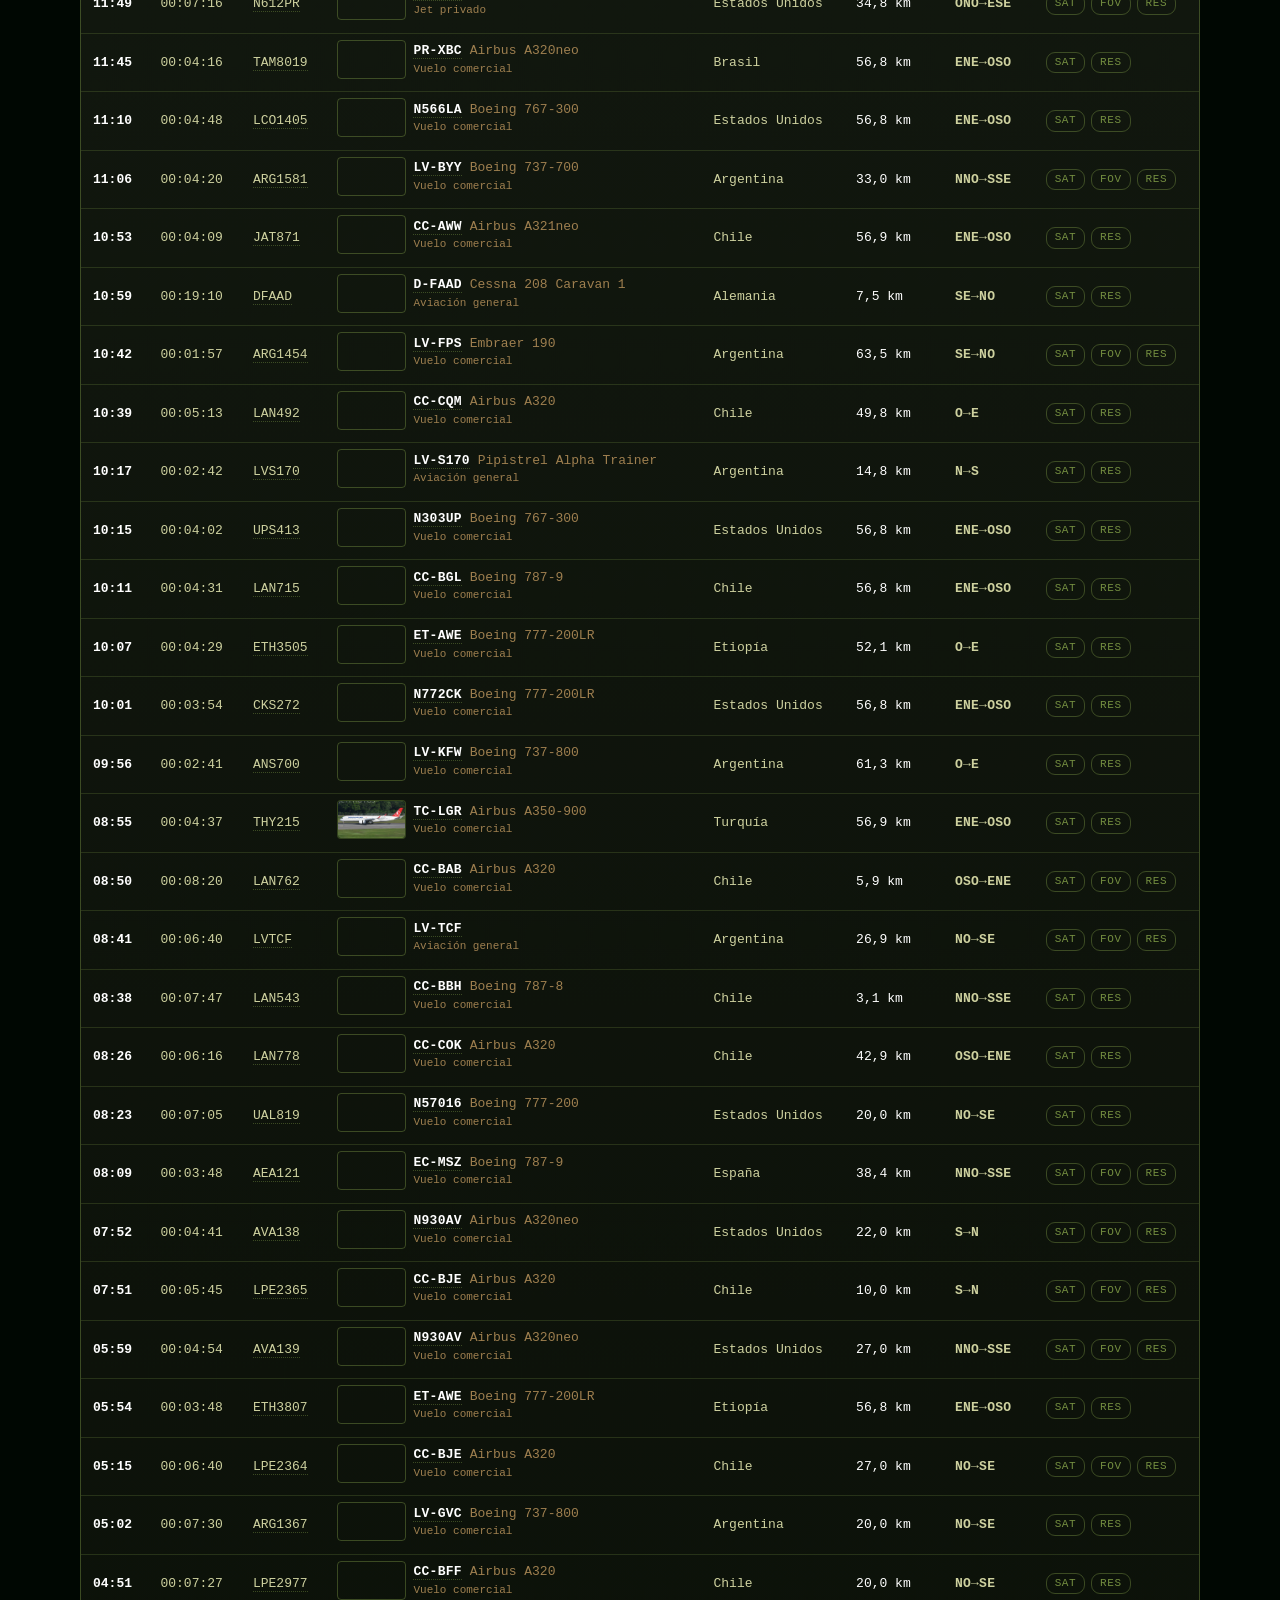
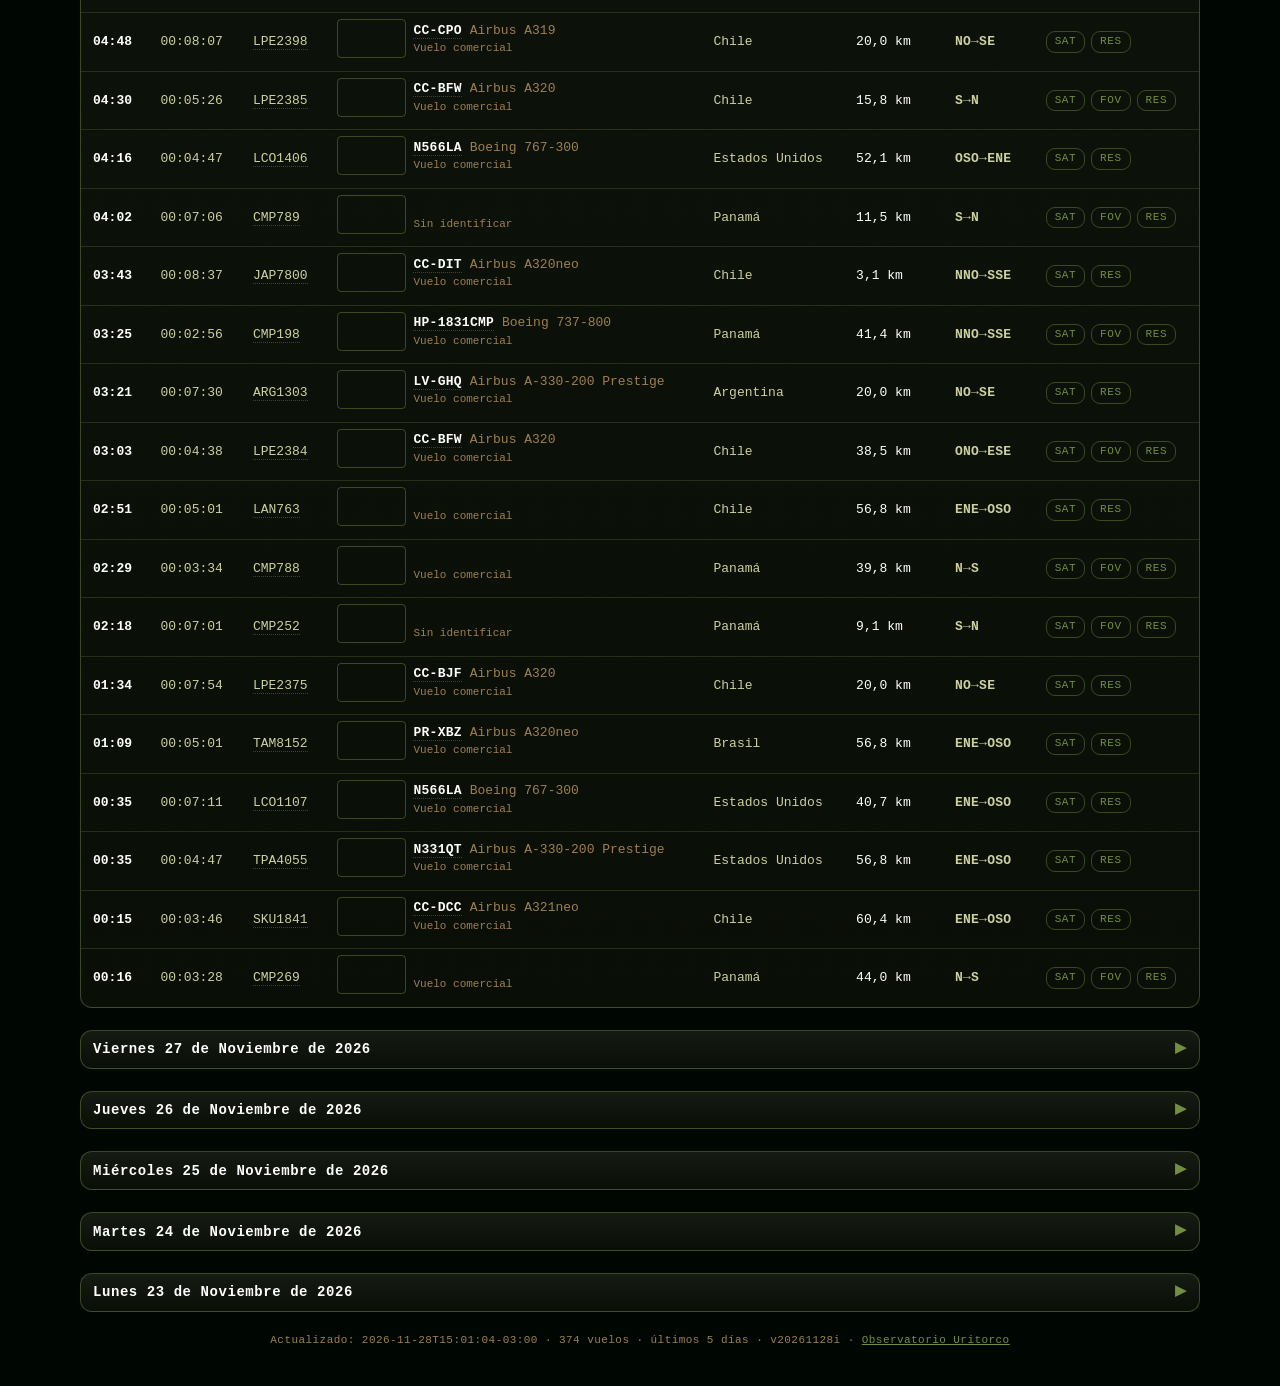
==== commit 063c3f57: "aer: snapshot sobrevuelos recientes" ====
--- a/index.html
+++ b/index.html
@@ -11,7 +11,7 @@
      ?skin=<id> se elige otra (aer_skin.css trae las dos). -->
 <script>(function(){var s=new URLSearchParams(location.search).get('skin');if(s)document.documentElement.dataset.skin=s;})();</script>
 <link rel="stylesheet" href="aer_skin.css">
-<link rel="stylesheet" href="aer.css?v=20261128g">
+<link rel="stylesheet" href="aer.css?v=20261128i">
 </head>
 <body>
 <header>
@@ -50,10 +50,10 @@
 </div>
 
 <script src="aer_iconos.js?v=20261031e"></script>
-<script src="aer_tabla.js?v=20261128g"></script>
+<script src="aer_tabla.js?v=20261128i"></script>
 <script>window.AST_BASE = "";</script>
 <script src="ast_cielo.js?v=20261112a"></script>
-<script src="aer_mapa.js?v=20261128g"></script>
+<script src="aer_mapa.js?v=20261128i"></script>
 <script>
 // Si el shell vino de caché con una versión vieja, se recarga solo con un query
 // nuevo (GitHub Pages cachea 10 min). Una sola vez por build y por sesión.
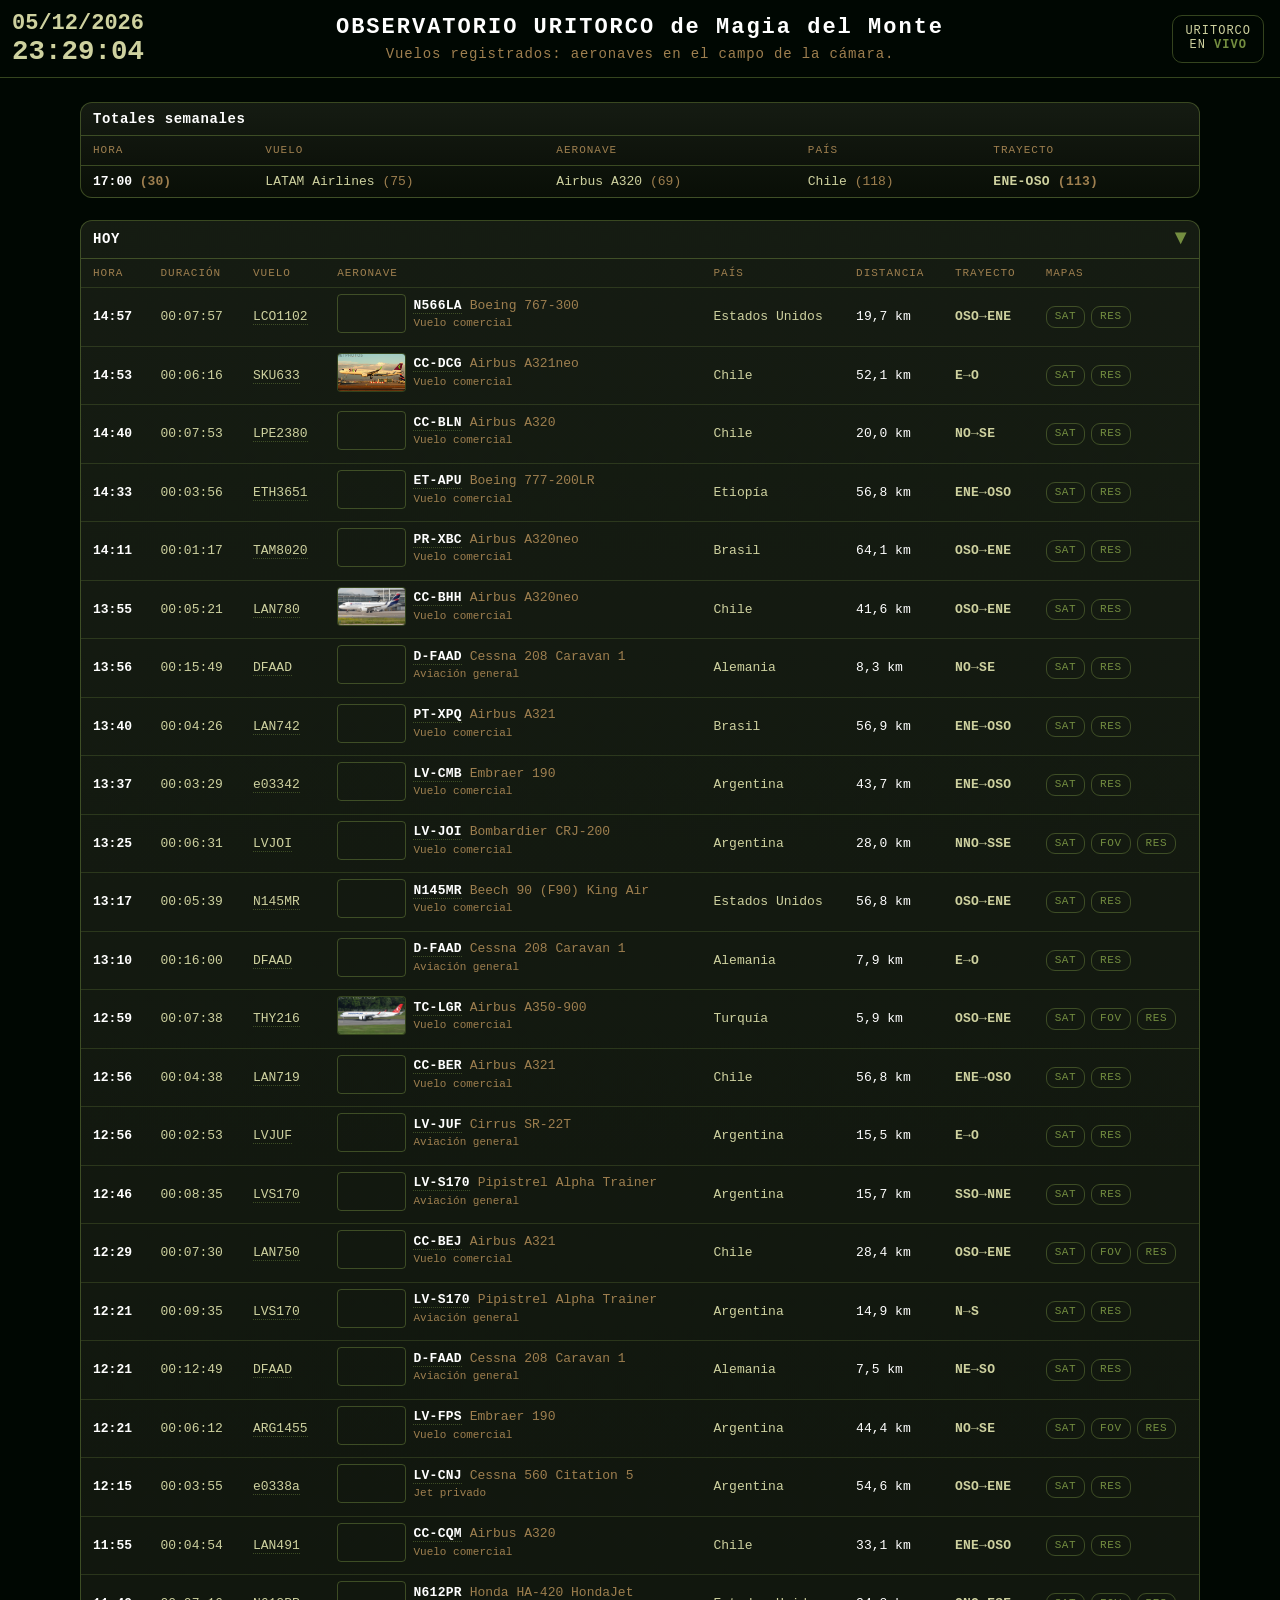
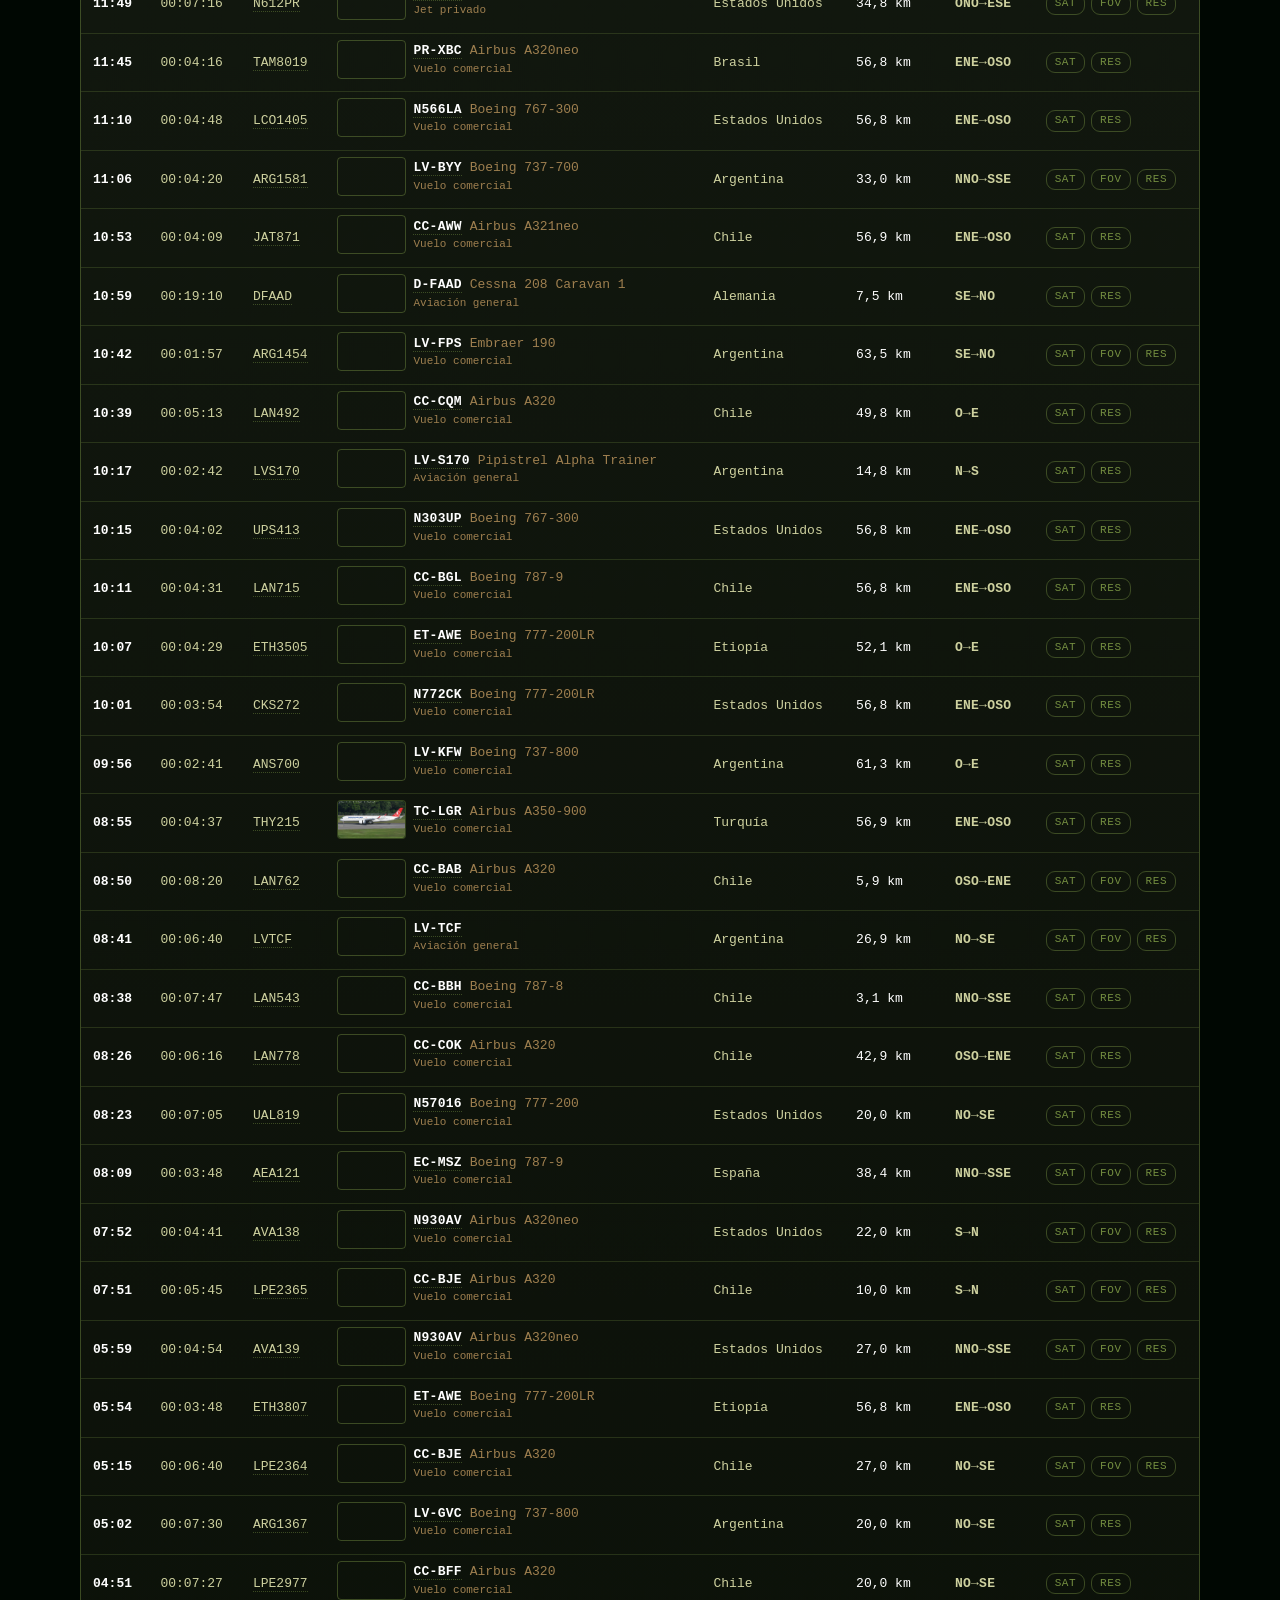
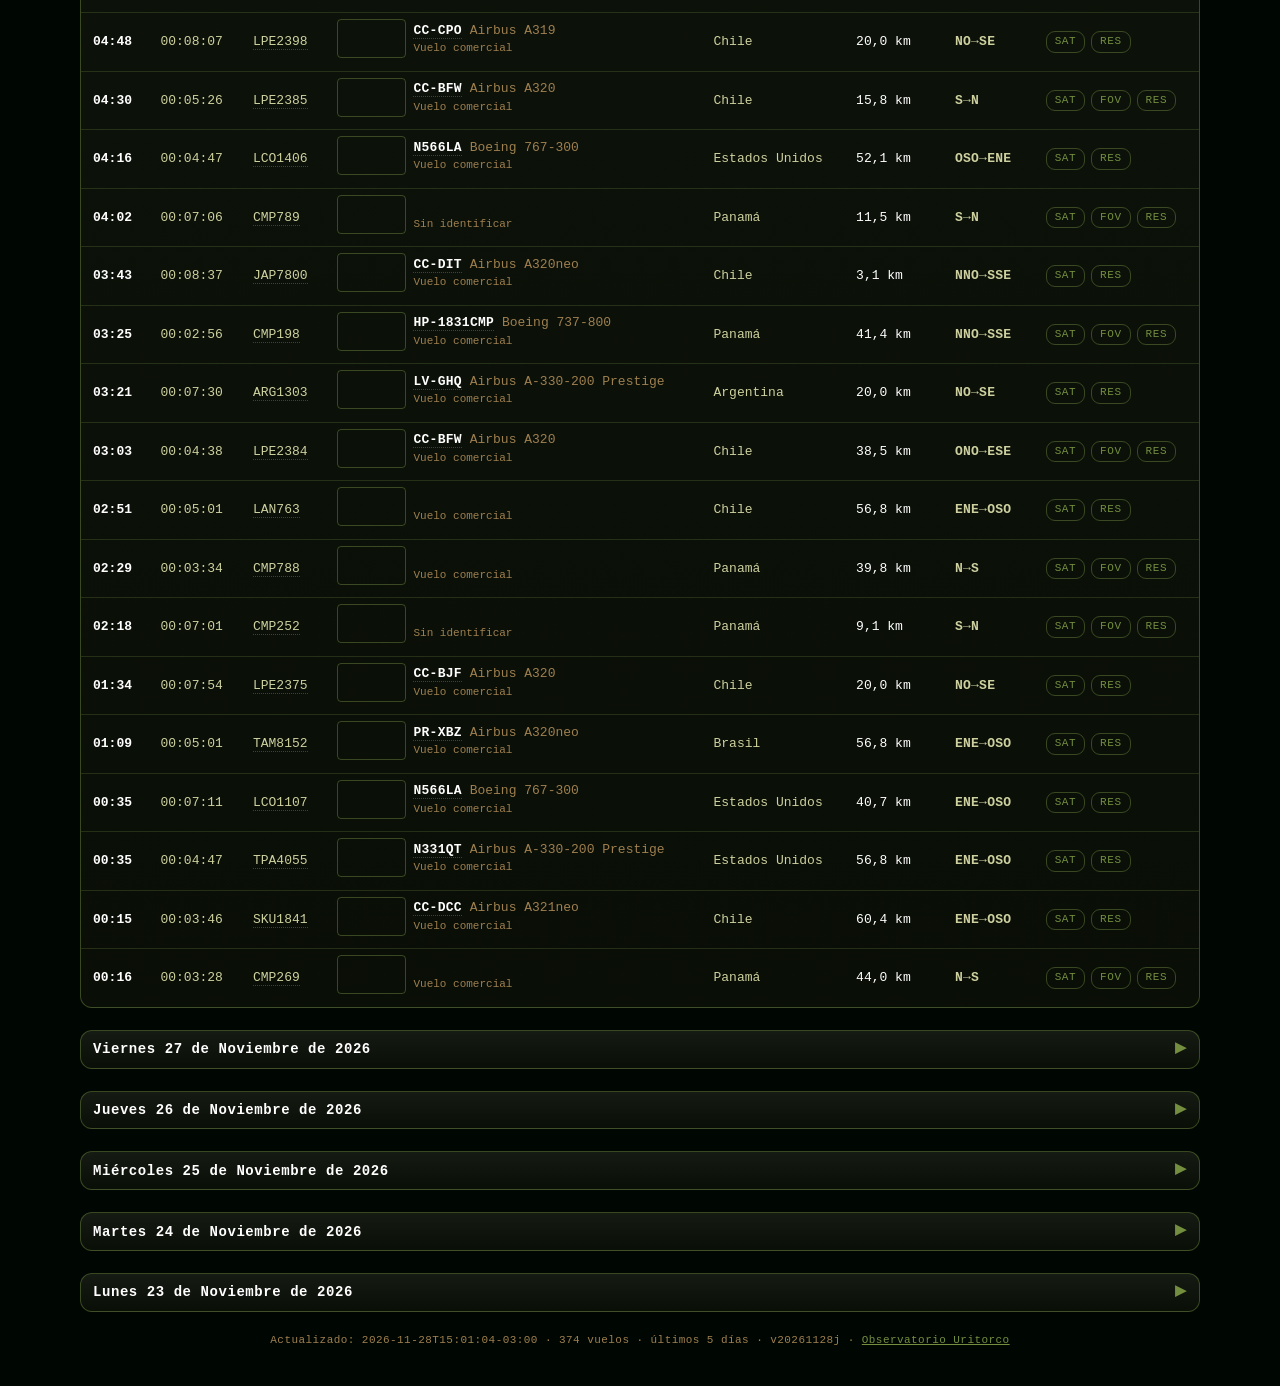
==== commit 0c0c3289: "aer: snapshot sobrevuelos recientes" ====
--- a/index.html
+++ b/index.html
@@ -11,7 +11,7 @@
      ?skin=<id> se elige otra (aer_skin.css trae las dos). -->
 <script>(function(){var s=new URLSearchParams(location.search).get('skin');if(s)document.documentElement.dataset.skin=s;})();</script>
 <link rel="stylesheet" href="aer_skin.css">
-<link rel="stylesheet" href="aer.css?v=20261128i">
+<link rel="stylesheet" href="aer.css?v=20261128j">
 </head>
 <body>
 <header>
@@ -50,10 +50,10 @@
 </div>
 
 <script src="aer_iconos.js?v=20261031e"></script>
-<script src="aer_tabla.js?v=20261128i"></script>
+<script src="aer_tabla.js?v=20261128j"></script>
 <script>window.AST_BASE = "";</script>
 <script src="ast_cielo.js?v=20261112a"></script>
-<script src="aer_mapa.js?v=20261128i"></script>
+<script src="aer_mapa.js?v=20261128j"></script>
 <script>
 // Si el shell vino de caché con una versión vieja, se recarga solo con un query
 // nuevo (GitHub Pages cachea 10 min). Una sola vez por build y por sesión.
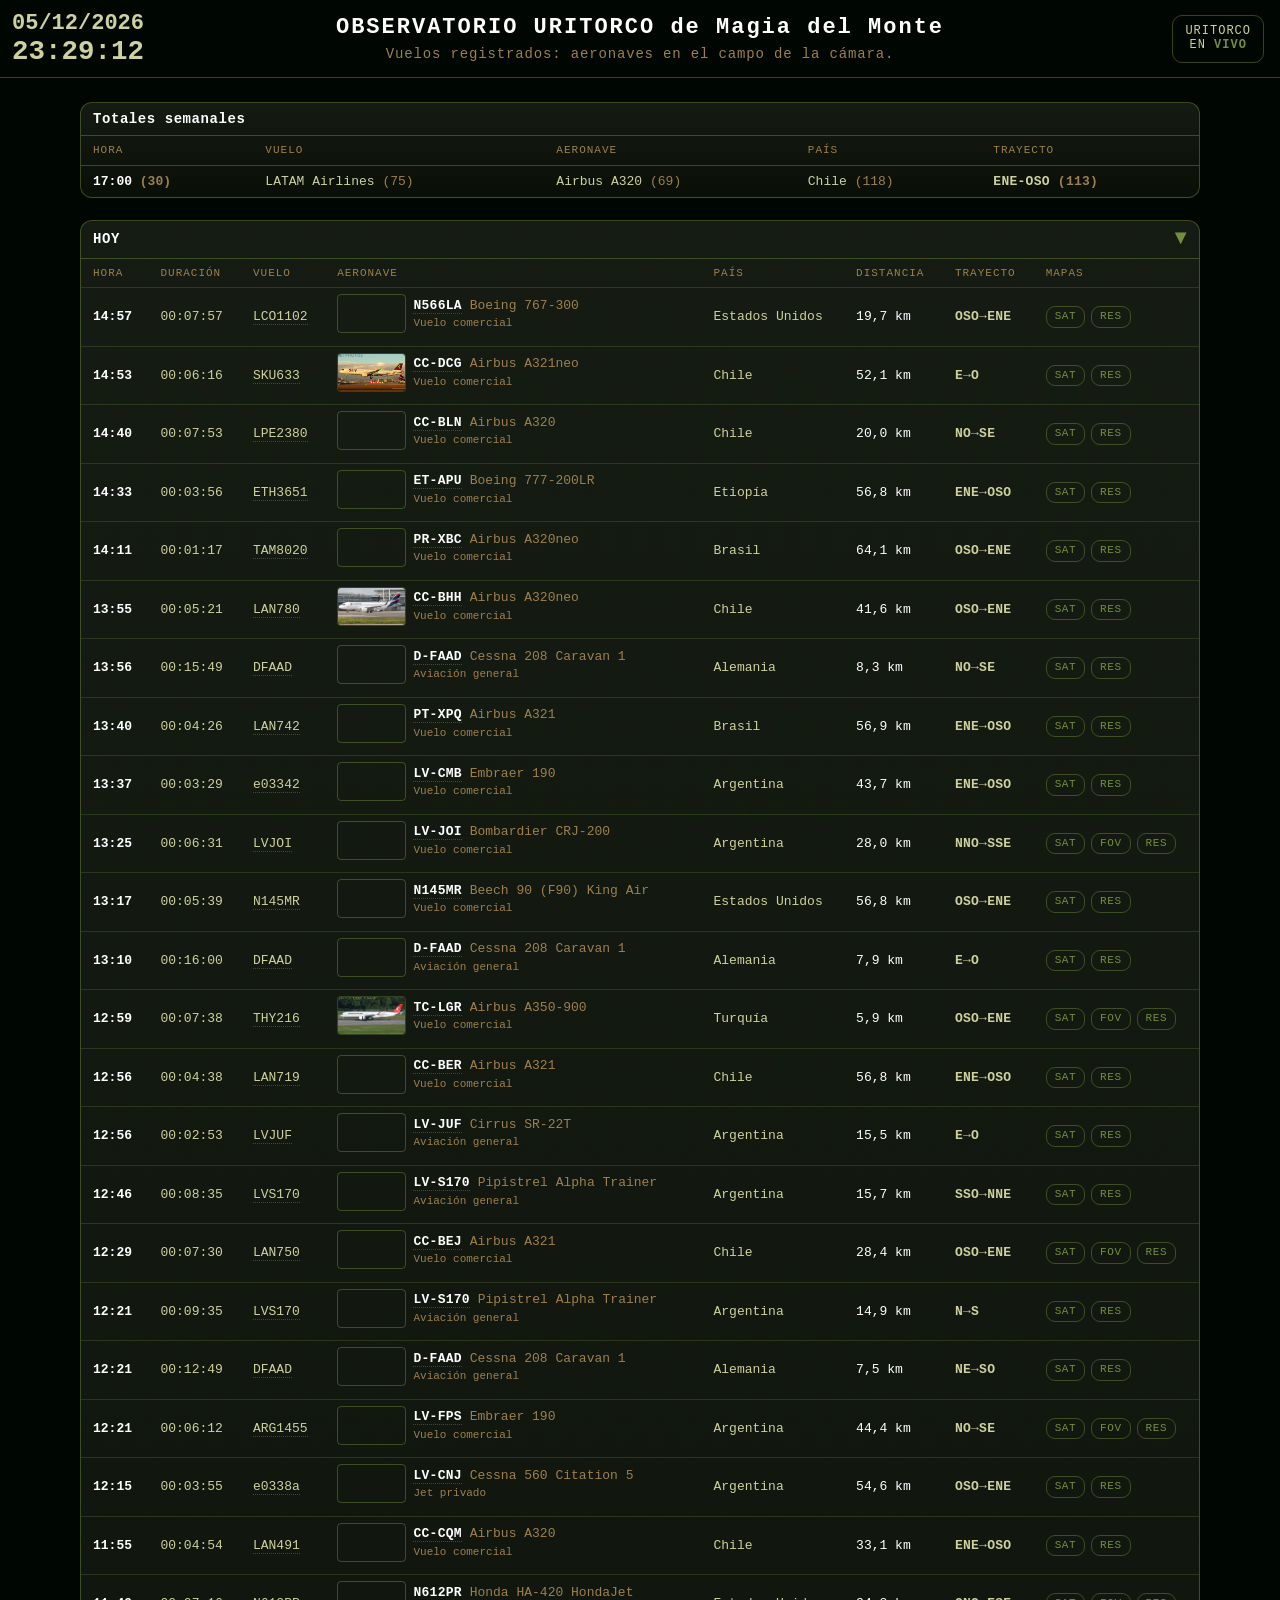
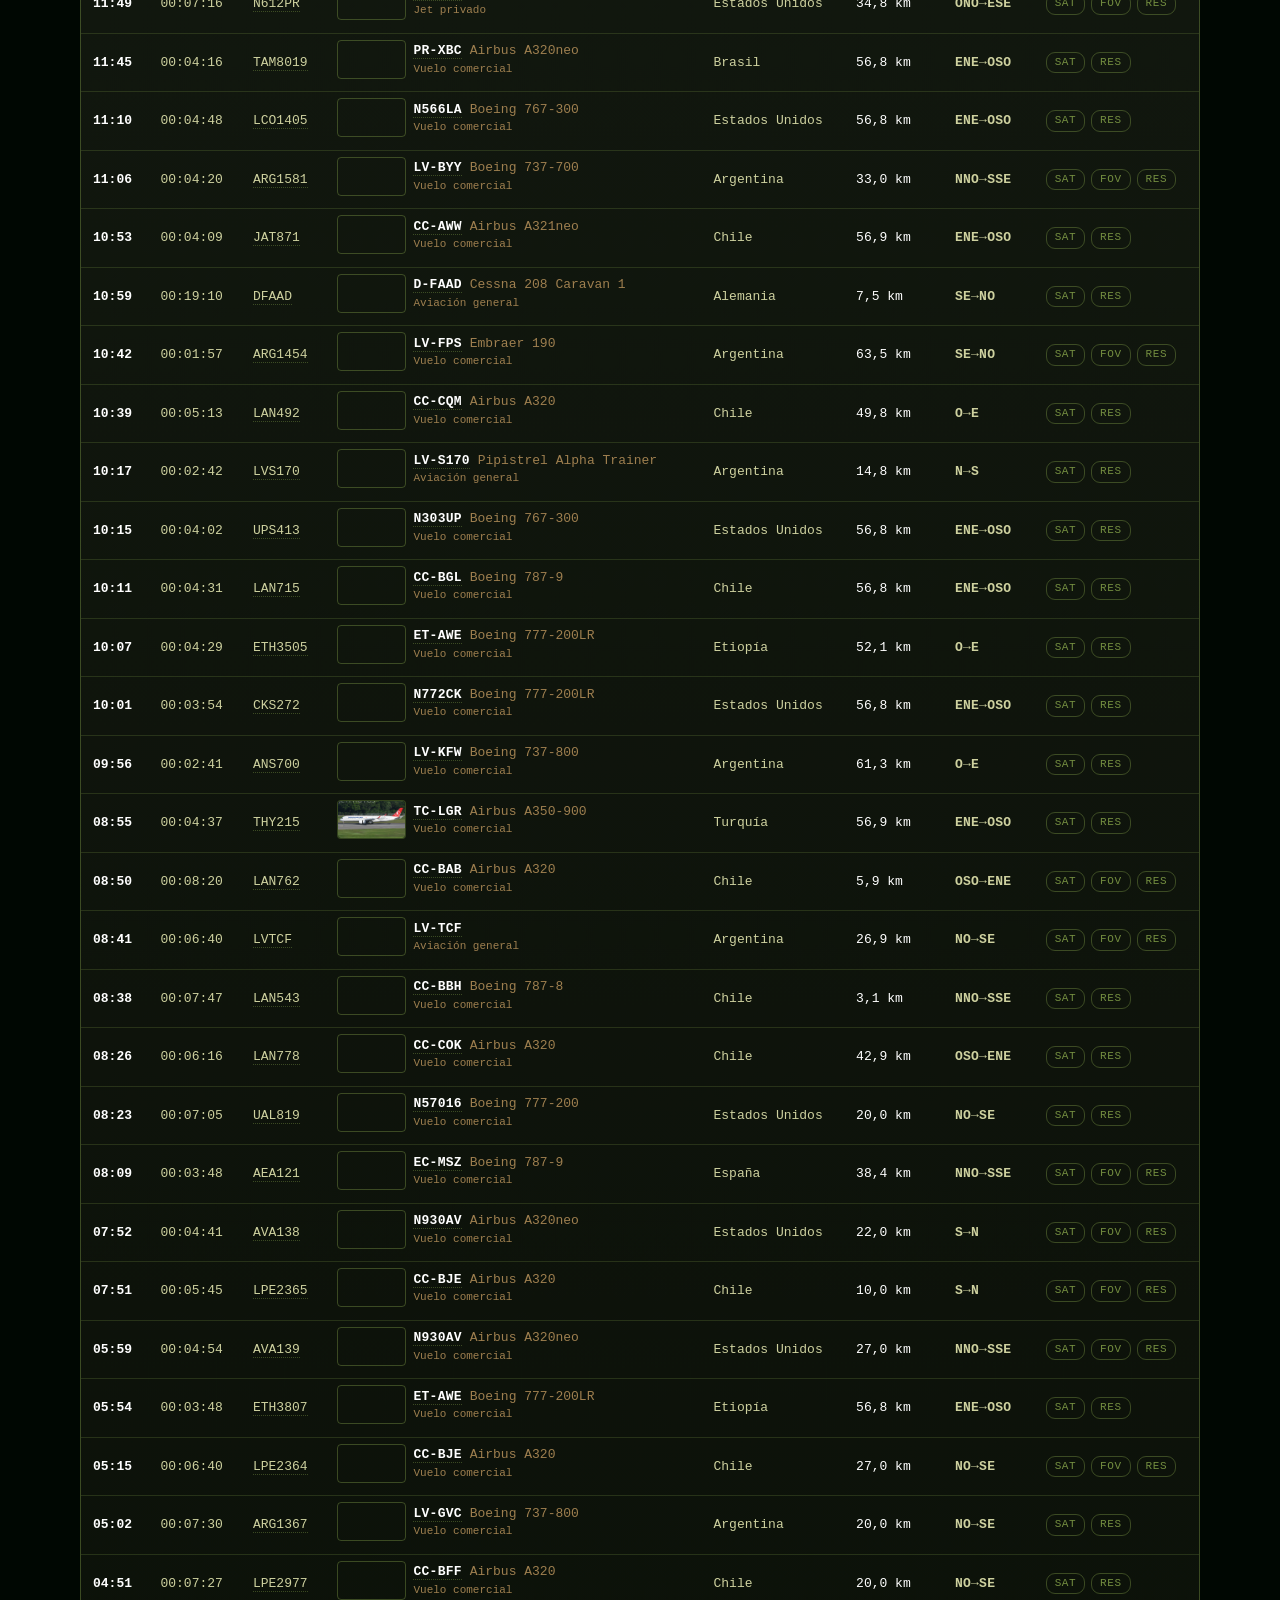
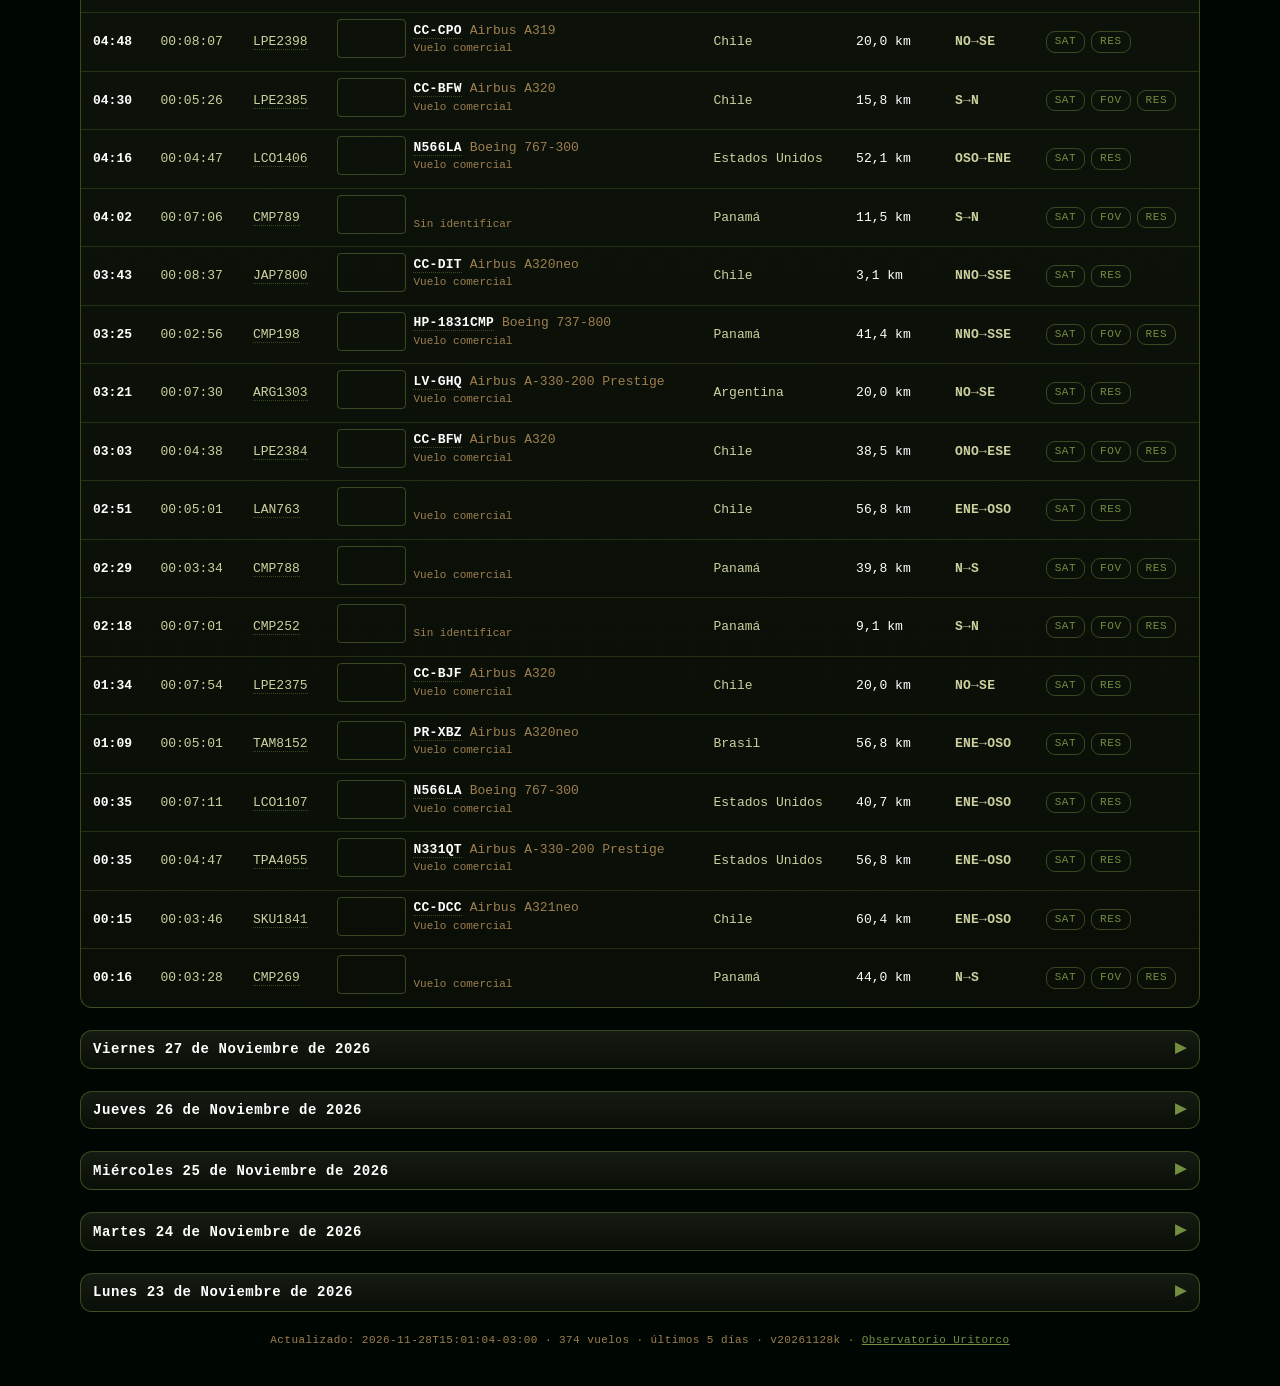
==== commit 0ef95d2e: "aer: snapshot sobrevuelos recientes" ====
--- a/index.html
+++ b/index.html
@@ -11,7 +11,7 @@
      ?skin=<id> se elige otra (aer_skin.css trae las dos). -->
 <script>(function(){var s=new URLSearchParams(location.search).get('skin');if(s)document.documentElement.dataset.skin=s;})();</script>
 <link rel="stylesheet" href="aer_skin.css">
-<link rel="stylesheet" href="aer.css?v=20261128j">
+<link rel="stylesheet" href="aer.css?v=20261128k">
 </head>
 <body>
 <header>
@@ -50,10 +50,10 @@
 </div>
 
 <script src="aer_iconos.js?v=20261031e"></script>
-<script src="aer_tabla.js?v=20261128j"></script>
+<script src="aer_tabla.js?v=20261128k"></script>
 <script>window.AST_BASE = "";</script>
 <script src="ast_cielo.js?v=20261112a"></script>
-<script src="aer_mapa.js?v=20261128j"></script>
+<script src="aer_mapa.js?v=20261128k"></script>
 <script>
 // Si el shell vino de caché con una versión vieja, se recarga solo con un query
 // nuevo (GitHub Pages cachea 10 min). Una sola vez por build y por sesión.
--- a/aer.css
+++ b/aer.css
@@ -233,8 +233,8 @@
 .rhead h1 { margin: 0; font-size: clamp(14px, 1.8vw, 22px); line-height: 1.2;
   letter-spacing: 2px; font-weight: 700; color: var(--blanco); text-align: center; }
 main.resumen { flex: 1 1 auto; min-height: 0; display: grid;
-  grid-template-columns: 1fr 1fr; gap: 10px; padding-bottom: 12px;
-  max-width: none; width: 100%; margin: 0; }
+  grid-template-columns: 1fr 1fr; grid-template-rows: minmax(0, 1fr);
+  gap: 10px; padding-bottom: 12px; max-width: none; width: 100%; margin: 0; }
 .rmapa, .rfov, .rdatos { position: relative; min-width: 0; min-height: 0;
   background: var(--panel); border: 1px solid var(--borde);
   border-radius: var(--radio); }
@@ -256,17 +256,22 @@
 .rfovmsg { display: flex; min-height: 120px; align-items: center;
   justify-content: center; font-size: .875rem; color: var(--tenue); }
 .rfovmsg[hidden] { display: none; }
-.rdatos { flex: 1 1 auto; min-height: 0; display: grid;
-  grid-template-columns: 1fr 1fr;
-  grid-template-rows: minmax(0, 1fr) minmax(0, 1fr);
-  gap: 8px 16px; padding: 10px 12px; overflow: auto; }
-.rfoto { min-width: 0; min-height: 0; border: 1px solid var(--borde);
-  border-radius: 10px; overflow: hidden; background: var(--fondo-canvas);
-  display: flex; align-items: center; justify-content: center; }
-.rfoto img { max-width: 100%; max-height: 100%; object-fit: contain; display: block; }
+.rdatos { flex: 1 1 auto; min-height: 0; overflow: hidden;
+  padding: 10px 12px; }
+/* Grilla 2x2 con filas por contenido; si no entra en el alto disponible se
+   escala entera (JS, `ajustarDatos`) para que se vea todo sin scroll. */
+.rfit { display: grid; grid-template-columns: 1fr 1fr; gap: 8px 16px;
+  width: 100%; transform-origin: top center; }
+.rfoto { position: relative; min-width: 0; min-height: 90px;
+  border: 1px solid var(--borde); border-radius: 10px; overflow: hidden;
+  background: var(--fondo-canvas); }
+.rfoto img { position: absolute; inset: 0; width: 100%; height: 100%;
+  object-fit: contain; display: block; }
+.rfoto .rplaceholder { position: absolute; inset: 0; display: flex;
+  align-items: center; justify-content: center; }
 .rfoto .rplaceholder { font-size: 13px; letter-spacing: .08em;
   text-transform: uppercase; color: var(--tenue); }
-.rbloque { min-width: 0; min-height: 0; overflow: hidden; }
+.rbloque { min-width: 0; min-height: 0; }
 .rbloque h2 { margin: 0 0 4px; padding-bottom: 2px;
   border-bottom: 1px solid var(--borde); color: var(--blanco);
   font-size: 12px; font-weight: 700; letter-spacing: .06em; text-transform: uppercase; }
@@ -274,6 +279,13 @@
 table.rtabla th, table.rtabla td { padding: 2px 0; border: 0;
   white-space: normal; vertical-align: top; }
 table.rtabla th { width: 46%; padding-right: 8px; color: var(--tenue); font-weight: 400; }
+@media (max-height: 820px) {
+  .rdatos { padding: 8px 10px; }
+  .rfit { gap: 6px 14px; }
+  table.rtabla { font-size: 11.5px; line-height: 1.28; }
+  .rbloque h2 { font-size: 11px; margin-bottom: 3px; }
+  .rfoto { min-height: 76px; }
+}
 table.rtabla td { color: var(--blanco); }
 #rmensaje { position: fixed; inset: 0; z-index: 50; display: flex;
   align-items: center; justify-content: center; padding: 24px;
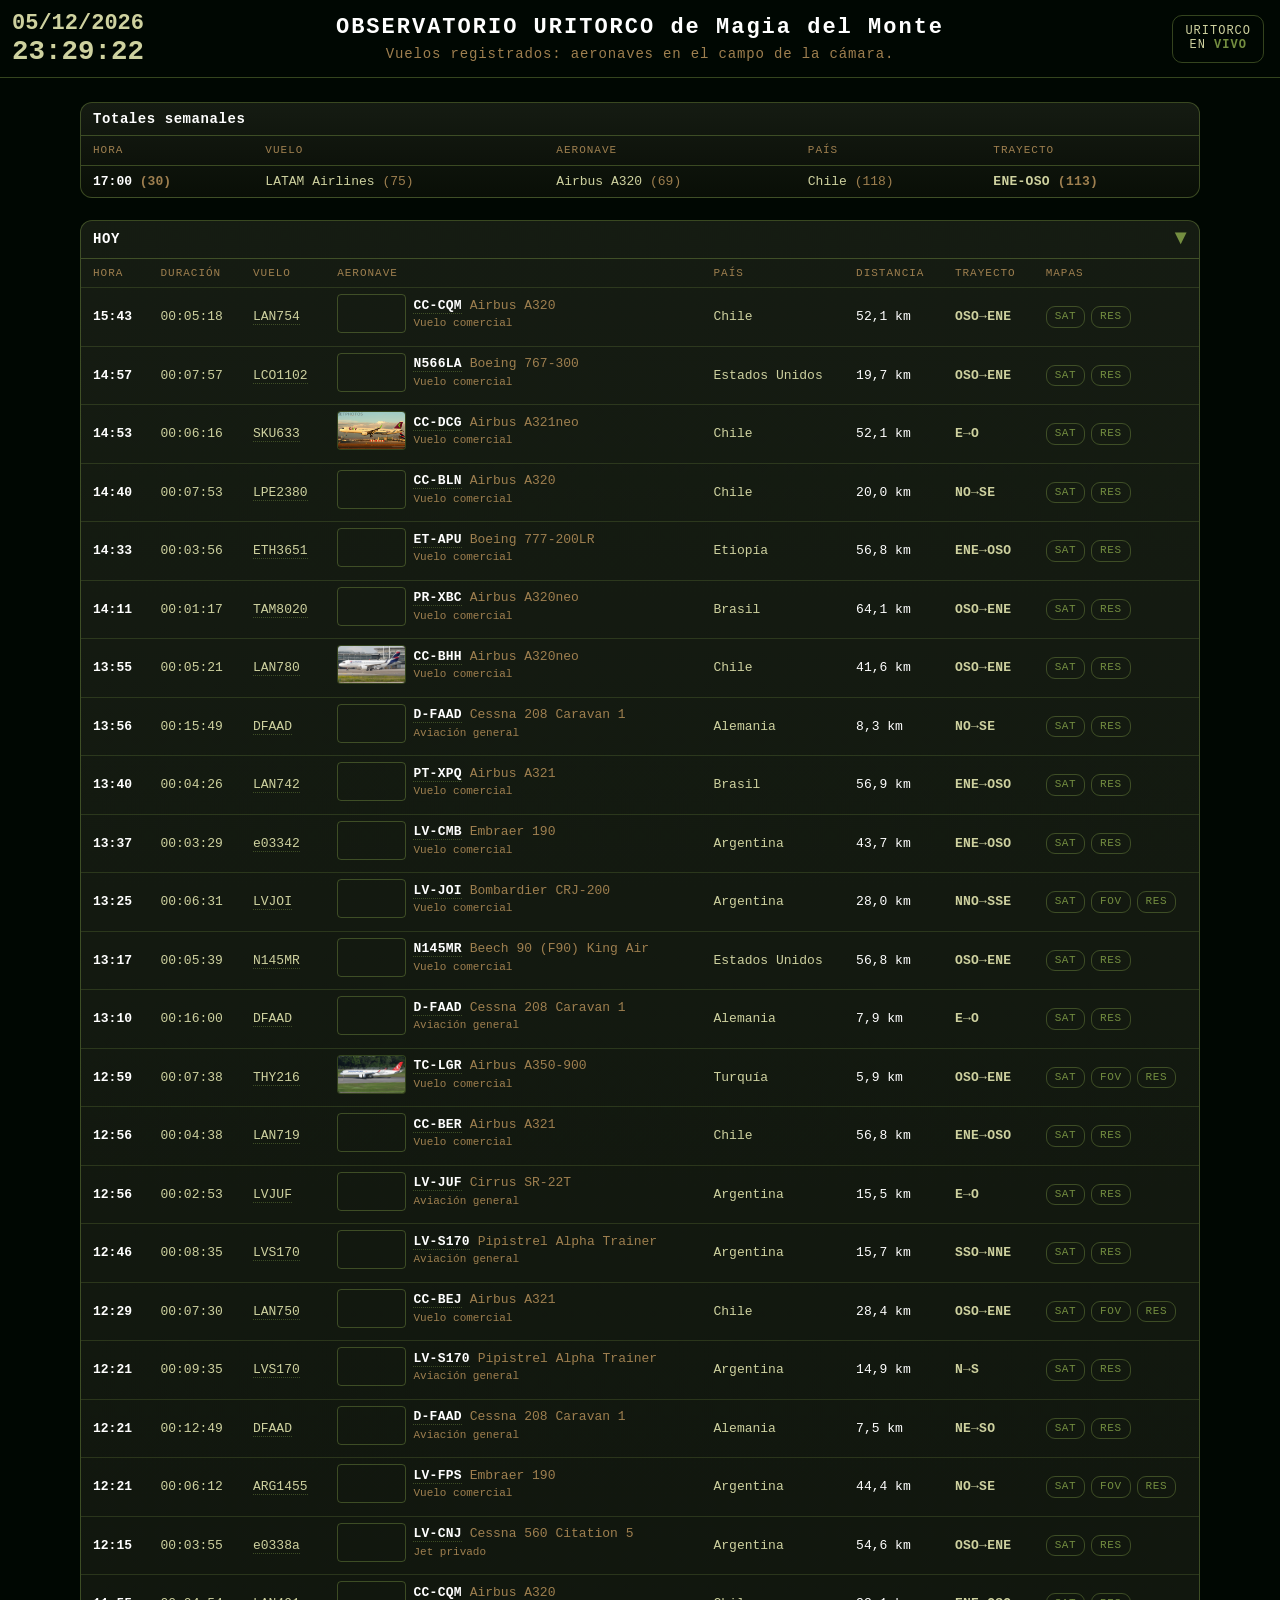
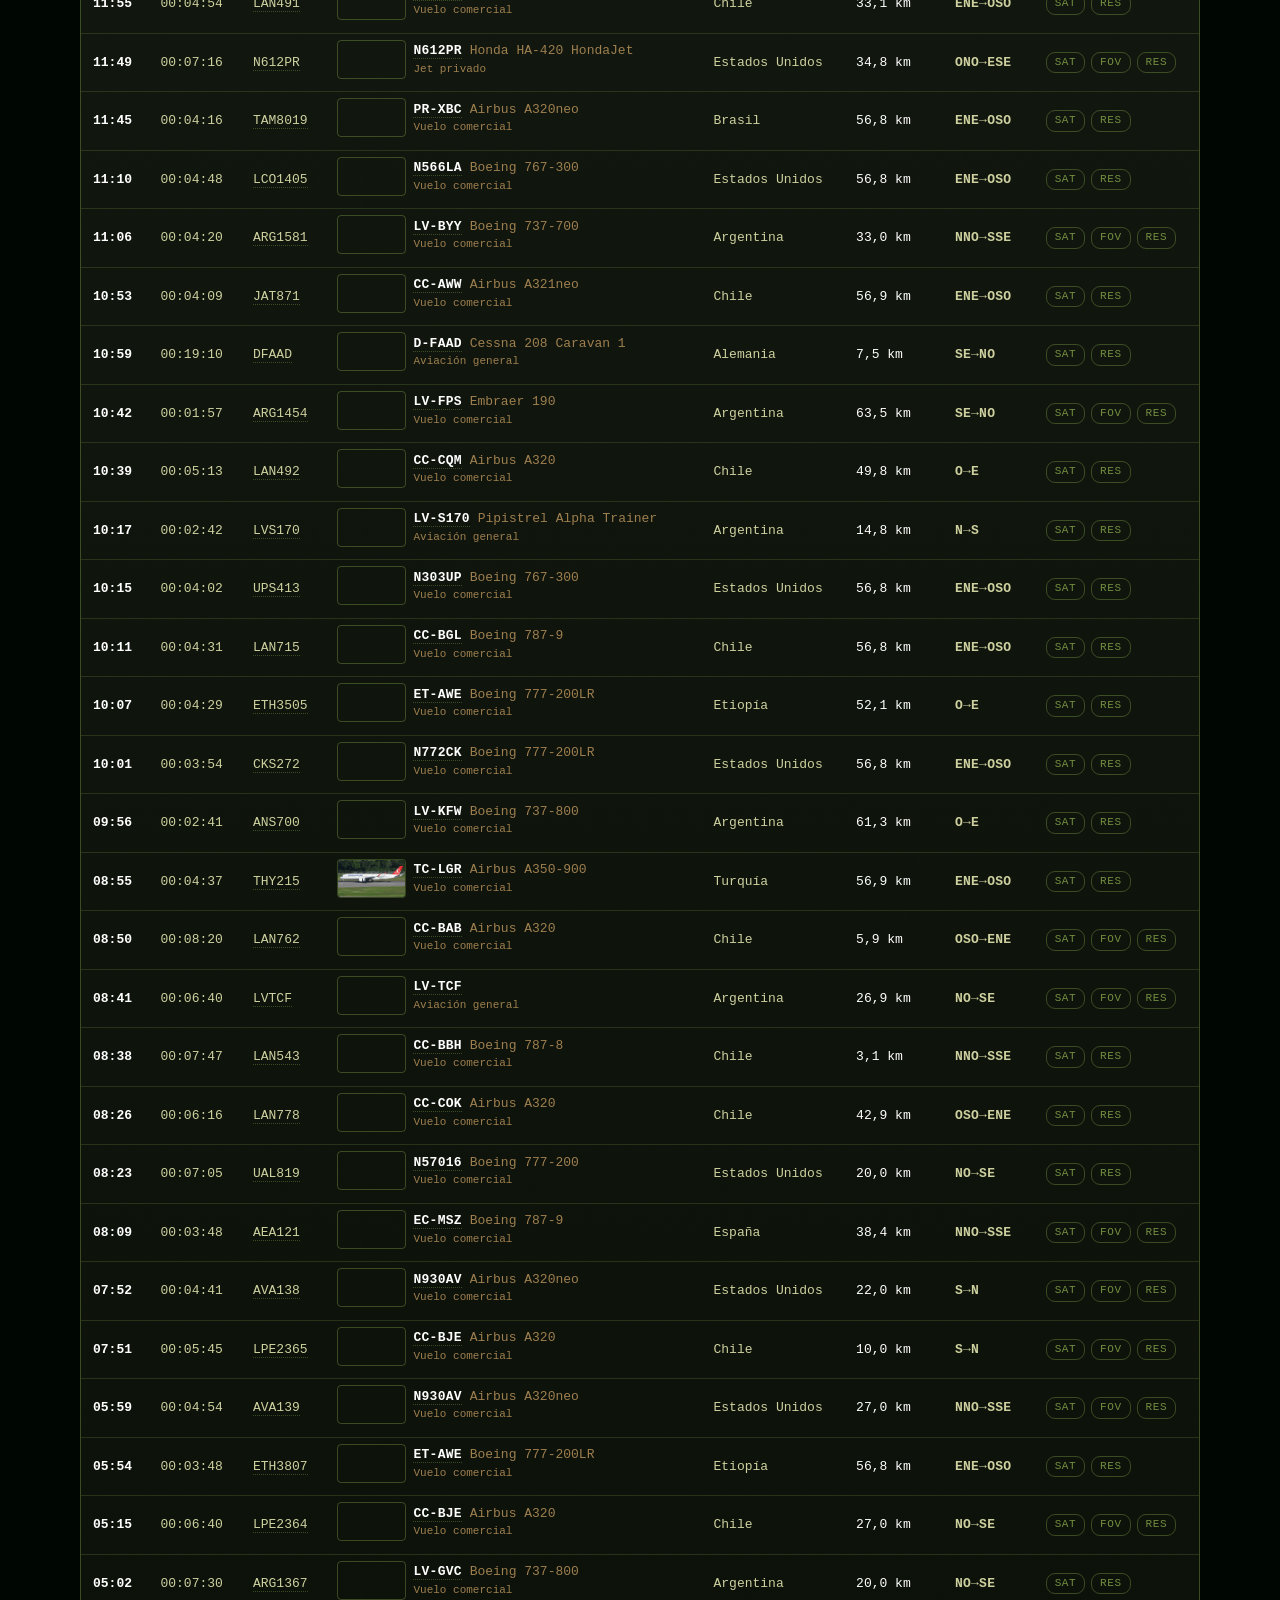
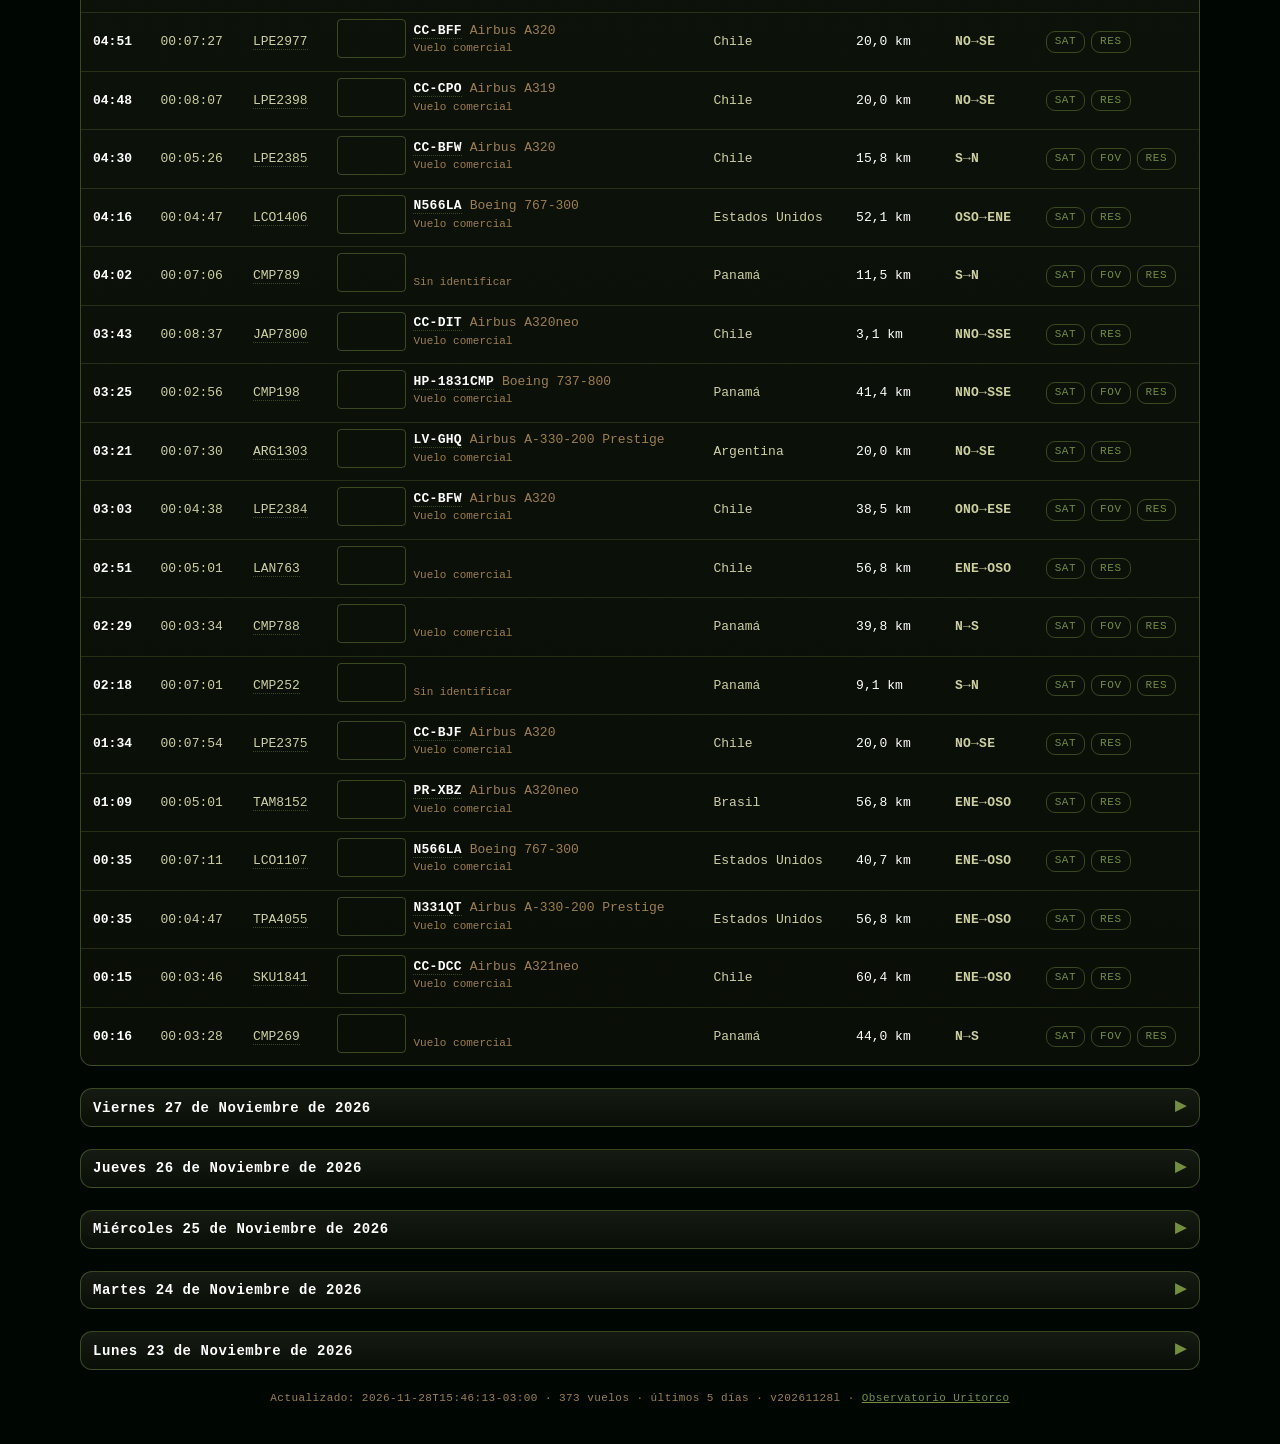
==== commit 3ab61fb1: "aer: snapshot sobrevuelos recientes" ====
--- a/index.html
+++ b/index.html
@@ -11,7 +11,7 @@
      ?skin=<id> se elige otra (aer_skin.css trae las dos). -->
 <script>(function(){var s=new URLSearchParams(location.search).get('skin');if(s)document.documentElement.dataset.skin=s;})();</script>
 <link rel="stylesheet" href="aer_skin.css">
-<link rel="stylesheet" href="aer.css?v=20261128k">
+<link rel="stylesheet" href="aer.css?v=20261128l">
 </head>
 <body>
 <header>
@@ -50,10 +50,10 @@
 </div>
 
 <script src="aer_iconos.js?v=20261031e"></script>
-<script src="aer_tabla.js?v=20261128k"></script>
+<script src="aer_tabla.js?v=20261128l"></script>
 <script>window.AST_BASE = "";</script>
 <script src="ast_cielo.js?v=20261112a"></script>
-<script src="aer_mapa.js?v=20261128k"></script>
+<script src="aer_mapa.js?v=20261128l"></script>
 <script>
 // Si el shell vino de caché con una versión vieja, se recarga solo con un query
 // nuevo (GitHub Pages cachea 10 min). Una sola vez por build y por sesión.
